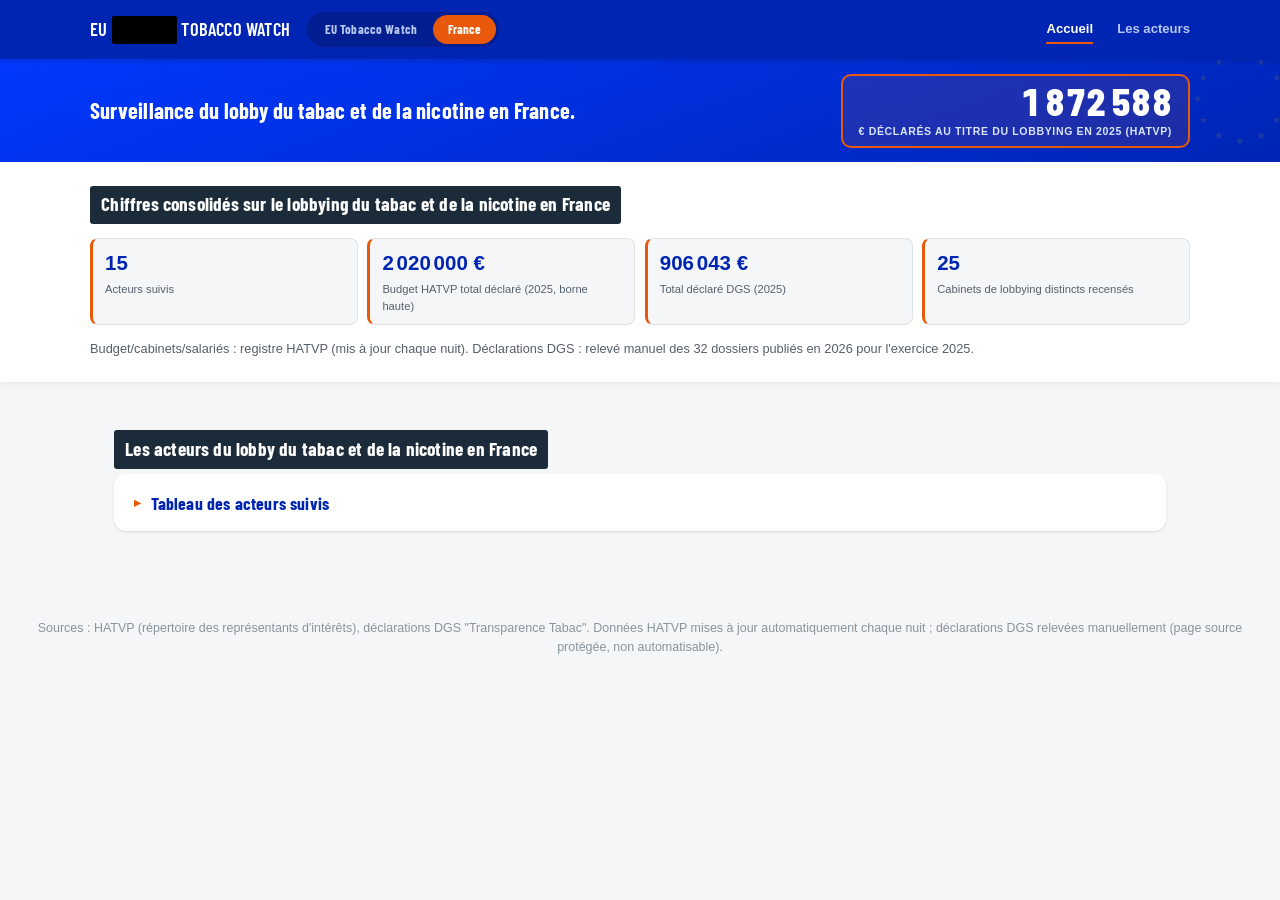
==== france.html @ 11673916 "Ajoute le volet France (onglets EU/France + page acteurs HATVP/DGS) - Barre d'onglets "EU Tobacco Wa" ====
<!doctype html>
<html lang="fr">
<head>
<meta charset="utf-8">
<meta name="viewport" content="width=device-width, initial-scale=1">
<title>France Tobacco Lobby Watch</title>
<link rel="preconnect" href="https://fonts.googleapis.com">
<link rel="preconnect" href="https://fonts.gstatic.com" crossorigin>
<link href="https://fonts.googleapis.com/css2?family=Barlow+Condensed:wght@600;700&display=swap" rel="stylesheet">
<link rel="stylesheet" href="styles.css">
</head>
<body>

<nav class="site-nav" id="top">
  <div class="banner-inner">
    <div class="nav-brand-group">
      <a href="index.html" class="nav-brand">EU <span class="redacted">████</span> TOBACCO WATCH</a>
      <div class="site-tabs">
        <a href="index.html" class="site-tab">EU Tobacco Watch</a>
        <a href="france.html" class="site-tab active">France</a>
      </div>
    </div>
    <div class="nav-links">
      <a href="#top" class="nav-link active">Accueil</a>
      <a href="#acteurs" class="nav-link">Les acteurs</a>
    </div>
  </div>
</nav>

<div class="banner">
  <svg class="banner-watermark" viewBox="0 0 200 200" aria-hidden="true" focusable="false">
    <defs>
      <polygon id="eu-star" points="0,-6 1.4,-1.9 5.7,-1.9 2.3,0.7 3.5,4.9 0,2.3 -3.5,4.9 -2.3,0.7 -5.7,-1.9 -1.4,-1.9" fill="#FFD700"/>
    </defs>
    <use href="#eu-star" transform="translate(100,35)"/>
    <use href="#eu-star" transform="translate(132.5,43.7)"/>
    <use href="#eu-star" transform="translate(156.3,67.5)"/>
    <use href="#eu-star" transform="translate(165,100)"/>
    <use href="#eu-star" transform="translate(156.3,132.5)"/>
    <use href="#eu-star" transform="translate(132.5,156.3)"/>
    <use href="#eu-star" transform="translate(100,165)"/>
    <use href="#eu-star" transform="translate(67.5,156.3)"/>
    <use href="#eu-star" transform="translate(43.7,132.5)"/>
    <use href="#eu-star" transform="translate(35,100)"/>
    <use href="#eu-star" transform="translate(43.7,67.5)"/>
    <use href="#eu-star" transform="translate(67.5,43.7)"/>
  </svg>
  <div class="banner-inner banner-inner-with-counter">
    <div>
      <p class="banner-lead">Surveillance du lobby du tabac et de la nicotine en France.</p>
    </div>
    <div class="banner-counter">
      <div class="banner-counter-value" id="banner-counter-value">0</div>
      <div class="banner-counter-label">€ déclarés au titre du lobbying en 2025 (HATVP)</div>
    </div>
  </div>
</div>

<div class="stats-banner">
  <div class="banner-inner">
    <h2>Chiffres consolidés sur le lobbying du tabac et de la nicotine en France</h2>
    <div class="stats" id="stats"></div>
    <p class="updated-note" id="updated-note"></p>
  </div>
</div>

<main class="page-bands">
  <div class="page-band page-band-grey">
  <div class="page-band-inner">
  <section id="acteurs">
    <h2>Les acteurs du lobby du tabac et de la nicotine en France</h2>

    <div class="card">
      <button class="collapsible-toggle" id="fr-acteurs-toggle" aria-expanded="false">
        <span class="collapsible-icon">▸</span>
        <span class="title-stamp">Tableau des acteurs suivis</span>
      </button>
      <div class="collapsible-body" id="fr-acteurs-body">
        <p class="section-intro">
          15 acteurs suivis : les 19 organisations d'une recherche de référence, ajustées après vérification
          (Fivape et le Collectif des Acteurs de la Cigarette Électronique ne sont qu'une seule et même
          organisation, inscrite sous ce second nom auprès de la HATVP ; l'Association Française des
          Industriels du Tabac — Unifab — a été ajoutée après avoir été repérée dans les déclarations HATVP).
          Budget et cabinets viennent du registre HATVP (exercice 2025) ; la colonne DGS reprend le montant
          total déclaré au titre de la loi Transparence Tabac (détail par poste — salariés, cabinets, avantages —
          disponible au survol). Trié par budget HATVP décroissant.
        </p>
        <div style="overflow: hidden; border-radius: 12px;">
          <table>
            <thead>
              <tr>
                <th>Acteur</th>
                <th>Catégorie</th>
                <th class="num">Budget HATVP 2025</th>
                <th>Cabinets utilisés</th>
                <th class="num">Salariés</th>
                <th class="num">DGS 2025</th>
              </tr>
            </thead>
            <tbody id="fr-acteurs-table-body"></tbody>
          </table>
        </div>
        <div class="fr-notes" id="fr-notes"></div>
      </div>
    </div>
  </section>
  </div>
  </div>
</main>

<footer>
  Sources : HATVP (répertoire des représentants d'intérêts), déclarations DGS "Transparence Tabac".
  Données HATVP mises à jour automatiquement chaque nuit ; déclarations DGS relevées manuellement (page
  source protégée, non automatisable).
</footer>

<script src="common.js"></script>
<script>
const FR_DGS_LEGAL_SCOPE_NOTE =
  "Hors périmètre légal (vapotage)";

function frDgsDisplay(row) {
  if (row.dgs_2025_montant_total) {
    let title = '';
    if (row.dgs_2025_detail) {
      const d = row.dgs_2025_detail;
      const parts = [];
      if (d.montant_employes) parts.push(`salariés : ${formatEuro(d.montant_employes)}`);
      if (d.cabinets && d.cabinets.length) {
        parts.push('cabinets : ' + d.cabinets.map(c => `${c.name} (${formatEuro(c.amount)})`).join(', '));
      }
      if (d.montant_avantages) parts.push(`avantages : ${formatEuro(d.montant_avantages)}`);
      title = parts.join(' · ');
    }
    return `<span title="${title}">${formatEuro(row.dgs_2025_montant_total)}</span>`;
  }
  if (row.categorie === 'Vapotage' || row.acteur === 'Aiduce') {
    return `<span class="muted">${FR_DGS_LEGAL_SCOPE_NOTE}</span>`;
  }
  if (row.acteur.startsWith('Confédération des buralistes') || row.acteur.startsWith('Confederation des buralistes')) {
    return `<span class="muted">Non soumis (statut préposé douane)<sup>4</sup></span>`;
  }
  if (row.acteur.startsWith('Cigusto')) {
    return `<span class="muted">Via un tiers (Coalitio)</span>`;
  }
  return `<span class="muted">Aucune déclaration</span>`;
}

function frBudgetDisplay(row) {
  if (row.acteur.startsWith('Fivape')) {
    return `<span class="muted">Non publié pour 2025<sup>3</sup></span>`;
  }
  if (row.budget_hatvp_bas_2025 == null) {
    return '<span class="muted">—</span>';
  }
  return `${formatEuro(row.budget_hatvp_bas_2025)} – ${formatEuro(row.budget_hatvp_haut_2025)}`;
}

function frNoteMarker(row) {
  if (row.acteur.startsWith('Seita') || row.acteur === 'Logista') return '<sup>1</sup>';
  if (row.acteur.startsWith('Fivape')) return '<sup>2</sup>';
  return '';
}

function renderFrActeursTable(data) {
  const rows = [...data.acteurs].sort((a, b) => {
    const bb = b.budget_hatvp_haut_2025 ?? -1;
    const ab = a.budget_hatvp_haut_2025 ?? -1;
    return bb - ab;
  });

  document.getElementById('fr-acteurs-table-body').innerHTML = rows.map(row => `
    <tr>
      <td data-label="Acteur">${row.acteur}${frNoteMarker(row)}</td>
      <td data-label="Catégorie">${row.categorie}</td>
      <td class="num" data-label="Budget HATVP 2025">${frBudgetDisplay(row)}</td>
      <td data-label="Cabinets utilisés">${row.nb_cabinets_hatvp ? `${row.cabinets_hatvp.join(', ')} (${row.nb_cabinets_hatvp})` : '<span class="muted">—</span>'}</td>
      <td class="num" data-label="Salariés">${row.nb_salaries_hatvp_2025 ?? '<span class="muted">—</span>'}</td>
      <td class="num" data-label="DGS 2025">${frDgsDisplay(row)}</td>
    </tr>
  `).join('');

  const notesHtml = `
    <p><sup>1</sup> Seita et Logista déclarent sur un exercice HATVP octobre-septembre (pas l'année civile) :
    le budget/nombre de salariés affiché ici peut différer légèrement de versions antérieures de ce tableau
    selon la date d'extraction — le nombre d'actions et les cabinets utilisés restent, eux, cohérents.</p>
    <p><sup>2</sup> Fivape est inscrite à la HATVP sous le nom "Collectif des Acteurs de la Cigarette
    Électronique" (CACE) — même organisation, un seul identifiant. Son exercice 2025 n'était pas encore publié
    au moment de cette extraction (pas un budget déclaré à zéro, une donnée pas encore disponible) ; son
    dernier exercice publié (2024) indique 0,5 ETP et un budget de 100 000 – 200 000 €.</p>
    <p><sup>3</sup> Le budget HATVP 2025 de Fivape n'est pas encore publié (voir note 2) — pas un montant nul.</p>
    <p><sup>4</sup> Les buralistes ont un statut de "préposés de l'administration des douanes" sous contrat de
    gérance (article 568 du code général des impôts, arrêté du 8 juillet 2010), juridiquement distinct de la
    catégorie "distributeurs" visée par l'article L.3512-7 du code de la santé publique (déclarations DGS). Un
    rapport 2025 d'ACT-Alliance contre le tabac demande d'ailleurs explicitement d'étendre aux buralistes les
    obligations "déjà imposées à l'industrie du tabac au titre de l'article L.3512-7" — confirmant qu'ils n'y
    sont pas actuellement soumis. Cette explication reste une déduction raisonnable : aucune position
    officielle explicite de la DGS ou de la HATVP établissant ce lien n'a été trouvée.</p>
    <p>Les acteurs "Vapotage" et Aiduce n'apparaissent pas dans les déclarations DGS 2025 : l'article L.3512-7
    vise explicitement les "fabricants, importateurs et distributeurs de produits du tabac", sans mention de la
    cigarette électronique, régie par un cadre distinct en droit français — ils sont donc hors du périmètre
    légal de cette déclaration, pas des organisations qui auraient omis de déclarer.</p>
  `;
  document.getElementById('fr-notes').innerHTML = notesHtml;
}

function renderFrStats(data) {
  const rows = data.acteurs;
  const withBudget = rows.filter(r => !(r.budget_hatvp_bas_2025 === 0 && r.budget_hatvp_haut_2025 === 0));
  const totalBudgetHaut = withBudget.reduce((sum, r) => sum + (r.budget_hatvp_haut_2025 || 0), 0);
  const totalDgs = rows.reduce((sum, r) => sum + (r.dgs_2025_montant_total || 0), 0);
  const cabinetsSet = new Set();
  rows.forEach(r => (r.cabinets_hatvp || []).forEach(c => cabinetsSet.add(c)));

  const tiles = [
    { value: rows.length, label: 'Acteurs suivis' },
    { value: formatEuro(totalBudgetHaut), label: 'Budget HATVP total déclaré (2025, borne haute)' },
    { value: formatEuro(totalDgs), label: 'Total déclaré DGS (2025)' },
    { value: cabinetsSet.size, label: 'Cabinets de lobbying distincts recensés' },
  ];
  document.getElementById('stats').innerHTML = tiles.map(t => `
    <div class="stat-tile">
      <div class="value">${t.value}</div>
      <div class="label">${t.label}</div>
    </div>
  `).join('');

  animateCounter(document.getElementById('banner-counter-value'), totalBudgetHaut, 1800);
}

(async function init() {
  setupCollapsible('fr-acteurs-toggle', 'fr-acteurs-body');

  try {
    const res = await fetch('data/fr_summary_table.json', { cache: 'no-cache' });
    const data = await res.json();
    renderFrStats(data);
    renderFrActeursTable(data);
    document.getElementById('updated-note').textContent =
      'Budget/cabinets/salariés : registre HATVP (mis à jour chaque nuit). Déclarations DGS : relevé manuel des 32 dossiers publiés en 2026 pour l\'exercice 2025.';
  } catch (err) {
    document.getElementById('fr-acteurs-table-body').innerHTML =
      `<tr><td colspan="6">Erreur de chargement des données : ${err.message}</td></tr>`;
  }
})();
</script>

</body>
</html>
---- styles.css ----
:root {
  --blue: #0038FF;
  --blue-dark: #0025b3;
  --orange: #e8590c;
  --orange-light: #ff8a3d;
  --grey-bg: #f4f6f8;
  --grey-border: #dde3e8;
  --text: #1c2b39;
  --muted: #55606b;
  --font-heading: "Barlow Condensed", "Segoe UI", Roboto, Helvetica, Arial, sans-serif;
}
* { box-sizing: border-box; }
html { scroll-behavior: smooth; }
body {
  margin: 0;
  font-family: "Segoe UI", Roboto, Helvetica, Arial, sans-serif;
  background: var(--grey-bg);
  color: var(--text);
  line-height: 1.5;
}

/* ---------- Menu de navigation ---------- */
.site-nav {
  background: var(--blue-dark);
  padding: 0.75rem 1.5rem;
  position: sticky;
  top: 0;
  z-index: 100;
  box-shadow: 0 2px 6px rgba(16, 24, 40, 0.2);
}
.site-nav .banner-inner {
  display: flex;
  align-items: center;
  justify-content: space-between;
  gap: 1rem;
  flex-wrap: wrap;
}
.nav-brand-group {
  display: flex;
  align-items: center;
  gap: 1.1rem;
  flex-wrap: wrap;
}
.nav-brand {
  font-family: var(--font-heading);
  font-weight: 600;
  font-size: 1.15rem;
  letter-spacing: 0.01em;
  color: #fff;
  text-decoration: none;
  white-space: nowrap;
}
.site-tabs {
  display: flex;
  gap: 2px;
  background: rgba(0, 0, 0, 0.2);
  border-radius: 999px;
  padding: 3px;
  flex: 0 0 auto;
}
.site-tab {
  padding: 0.32rem 0.9rem;
  border-radius: 999px;
  font-family: var(--font-heading);
  font-size: 0.8rem;
  font-weight: 700;
  letter-spacing: 0.01em;
  color: #b9c8f2;
  text-decoration: none;
  white-space: nowrap;
  transition: background 0.15s ease, color 0.15s ease;
}
.site-tab:hover { color: #fff; }
.site-tab.active {
  background: var(--orange);
  color: #fff;
}
.nav-links {
  display: flex;
  gap: 1.5rem;
  flex-wrap: wrap;
}
.nav-link {
  color: #b9c8f2;
  text-decoration: none;
  font-size: 0.82rem;
  font-weight: 700;
  padding: 0.2rem 0;
  border-bottom: 2px solid transparent;
}
.nav-link:hover { color: #fff; }
.nav-link.active { color: #fff; border-bottom-color: var(--orange); }

/* ---------- Bannière principale ---------- */
.banner {
  background: linear-gradient(160deg, var(--blue), var(--blue-dark));
  color: #fff;
  padding: 0.9rem 1.5rem 0.85rem;
  position: relative;
  overflow: hidden;
}
.banner-watermark {
  position: absolute;
  top: -25px;
  right: -25px;
  width: 130px;
  height: 130px;
  opacity: 0.12;
  pointer-events: none;
}
.banner-inner {
  max-width: 1100px;
  margin: 0 auto;
  position: relative;
  z-index: 1;
}
.banner h1 {
  margin: 0 0 0.15rem;
  font-size: clamp(1.05rem, 1.6vw, 1.3rem);
  font-family: var(--font-heading);
  font-weight: 700;
  letter-spacing: -0.01em;
}
.redacted {
  display: inline-block;
  background: #000;
  color: #000;
  padding: 0 0.35em;
  border-radius: 2px;
  user-select: none;
}
.banner-lead {
  margin: 0;
  font-family: var(--font-heading);
  font-size: clamp(1.15rem, 1.9vw, 1.4rem);
  font-weight: 700;
  letter-spacing: 0.01em;
  color: #fff;
}
.banner-inner-with-counter {
  display: flex;
  justify-content: space-between;
  align-items: center;
  gap: 1.5rem;
  flex-wrap: wrap;
}
.banner-counter {
  flex: 0 0 auto;
  text-align: right;
  border: 2px solid var(--orange);
  border-radius: 10px;
  padding: 0.4rem 1rem;
  background: rgba(232, 89, 12, 0.12);
}
.banner-counter-value {
  font-family: var(--font-heading);
  font-weight: 800;
  font-size: clamp(1.6rem, 4vw, 2.4rem);
  line-height: 1;
  letter-spacing: 0.01em;
  color: #fff;
  font-variant-numeric: tabular-nums;
}
.banner-counter-label {
  margin-top: 0.2rem;
  font-size: 0.66rem;
  font-weight: 700;
  color: #dbe4ff;
  text-transform: uppercase;
  letter-spacing: 0.06em;
}
@media (max-width: 720px) {
  .banner-inner-with-counter {
    justify-content: center;
    text-align: center;
  }
  .banner-counter {
    text-align: center;
  }
}

/* ---------- Bandeau chiffres agrégés ---------- */
.stats-banner {
  background: #fff;
  padding: 1.5rem;
  box-shadow: 0 2px 6px rgba(16, 24, 40, 0.06);
}
.stats-banner h2 {
  display: inline-block;
  font-family: var(--font-heading);
  font-size: 1.2rem;
  font-weight: 700;
  letter-spacing: 0.01em;
  color: #fff;
  background: var(--text);
  padding: 0.3rem 0.7rem;
  border-radius: 3px;
  margin: 0 0 0.85rem;
}
.stats {
  display: grid;
  grid-template-columns: repeat(auto-fit, minmax(135px, 1fr));
  gap: 0.6rem;
}
.stat-tile {
  background: var(--grey-bg);
  border: 1px solid var(--grey-border);
  border-left: 3px solid var(--orange);
  border-radius: 8px;
  padding: 0.6rem 0.75rem;
}
.stat-tile .value {
  font-size: clamp(1.05rem, 1.6vw, 1.3rem);
  font-weight: 800;
  color: var(--blue-dark);
}
.stat-tile .label {
  font-size: 0.7rem;
  color: var(--muted);
  margin-top: 0.15rem;
}
a.stat-tile-link {
  display: block;
  text-decoration: none;
  color: inherit;
  cursor: pointer;
  transition: transform 0.15s ease, box-shadow 0.15s ease, border-color 0.15s ease;
}
a.stat-tile-link:hover,
a.stat-tile-link:focus-visible {
  border-color: var(--blue);
  box-shadow: 0 3px 10px rgba(16, 24, 40, 0.12);
  transform: translateY(-2px);
}
.updated-note {
  margin: 0.85rem 0 0;
  font-size: 0.8rem;
  color: var(--muted);
}

/* ---------- Sections générales ---------- */
main {
  max-width: 1100px;
  margin: 0 auto;
  padding: 0 1.5rem;
}
main.page-bands {
  max-width: none;
  margin: 0;
  padding: 0;
}
.page-band-inner {
  max-width: 1100px;
  margin: 0 auto;
  padding: 0 1.5rem;
}
.page-band-grey { background: var(--grey-bg); }
.page-band-white {
  background: #fff;
  padding-top: 2rem;
  box-shadow: 0 1px 3px rgba(16, 24, 40, 0.08), 0 1px 2px rgba(16, 24, 40, 0.06);
}
.page-band-white .page-band-inner > section {
  margin-top: 0;
}
section {
  margin: 3rem 0;
}
section[id] {
  scroll-margin-top: 60px;
}
section h2 {
  display: inline-block;
  font-family: var(--font-heading);
  font-size: 1.2rem;
  font-weight: 700;
  letter-spacing: 0.01em;
  color: #fff;
  background: var(--text);
  padding: 0.3rem 0.7rem;
  border-radius: 3px;
  margin: 0 0 0.35rem;
}
.title-stamp {
  display: inline-block;
  font-family: var(--font-heading);
  font-weight: 700;
  font-size: 1.1rem;
  letter-spacing: 0.01em;
  color: var(--blue-dark);
}
section .section-intro {
  margin: 0 0 1.5rem;
  color: var(--muted);
  font-size: 0.85rem;
}
.card {
  background: #fff;
  border-radius: 12px;
  box-shadow: 0 1px 3px rgba(16, 24, 40, 0.08), 0 1px 2px rgba(16, 24, 40, 0.06);
}

/* ---------- Sections dépliables ---------- */
.collapsible-toggle {
  display: flex;
  align-items: center;
  gap: 0.6rem;
  width: 100%;
  background: none;
  border: none;
  text-align: left;
  padding: 1.1rem 1.25rem;
  font-size: 1rem;
  font-weight: 700;
  color: var(--blue-dark);
  cursor: pointer;
  border-radius: 12px;
  transition: background 0.15s ease;
}
.collapsible-toggle:hover { background: #f4f7ff; }
.collapsible-icon {
  display: inline-block;
  transition: transform 0.15s ease;
  font-size: 0.8rem;
  color: var(--orange);
  flex: 0 0 auto;
}
.collapsible-toggle[aria-expanded="true"] .collapsible-icon { transform: rotate(90deg); }
.collapsible-body { display: none; padding: 0 1.25rem 1.25rem; }
.collapsible-body.open { display: block; }

/* ---------- Dernières réunions ---------- */
.meetings-list {
  display: flex;
  flex-direction: column;
  gap: 0.75rem;
}
.meeting-item {
  display: grid;
  grid-template-columns: 110px 1fr;
  align-items: center;
  gap: 1rem;
  padding: 1rem 1.25rem;
  cursor: pointer;
  border-radius: 8px;
  transition: background 0.15s ease;
}
.meeting-item:hover {
  background: #f4f7ff;
}
.meeting-date {
  font-weight: 700;
  color: var(--blue-dark);
  font-size: 0.85rem;
  white-space: nowrap;
}
.meeting-org {
  font-weight: 600;
  color: var(--text);
  font-size: 0.92rem;
}
.meeting-detail {
  display: none;
  padding: 1rem 1.5rem 1.25rem;
  margin: 0 0.25rem 0.25rem;
  background: #f9fbfc;
  border-radius: 8px;
  font-size: 0.82rem;
}
.meeting-detail.open { display: block; }
.meeting-detail .detail-grid { margin-bottom: 0.4rem; }

/* ---------- Tableaux ---------- */
table {
  width: 100%;
  border-collapse: collapse;
}
thead th {
  background: var(--blue);
  color: #fff;
  text-align: left;
  padding: 0.85rem 1rem;
  font-size: 0.75rem;
  font-weight: 700;
  white-space: nowrap;
}
thead th:first-child { border-top-left-radius: 12px; }
thead th:last-child { border-top-right-radius: 12px; }
thead th.num, td.num { text-align: right; }
tbody tr.org-row {
  cursor: pointer;
  border-top: 1px solid var(--grey-border);
  transition: background 0.15s ease;
}
tbody tr.org-row:hover {
  background: #f4f7ff;
}
tbody td {
  padding: 0.85rem 1rem;
  font-size: 0.85rem;
  vertical-align: top;
}
tbody tr.org-row td:first-child {
  font-weight: 700;
  color: var(--blue-dark);
}
tbody tr:not(.org-row) td:first-child {
  font-weight: 700;
  color: var(--blue-dark);
}
.unregistered-badge {
  display: inline-block;
  font-size: 0.72rem;
  padding: 0.15rem 0.5rem;
  border-radius: 10px;
  background: #fdece3;
  color: #b6410a;
  font-weight: 600;
  margin-left: 0.35rem;
}
.muted { color: #8a949c; font-style: italic; }
tr.detail-row { display: none; }
tr.detail-row.open { display: table-row; }
tr.detail-row td {
  background: #f9fbfc;
  padding: 1.5rem 1.75rem;
  border-top: 1px dashed var(--grey-border);
}
.detail-grid {
  display: grid;
  grid-template-columns: repeat(auto-fit, minmax(220px, 1fr));
  gap: 1rem 2rem;
  font-size: 0.83rem;
}
.detail-grid dt { color: var(--muted); font-weight: 700; margin-bottom: 0.25rem; }
.detail-grid dd { margin: 0 0 0.9rem; }
.intermediaries-list {
  margin: 0.3rem 0 0;
  padding-left: 1.1rem;
}
a.register-link {
  display: inline-block;
  margin-top: 0.75rem;
  color: var(--orange);
  font-weight: 700;
  text-decoration: none;
  font-size: 0.82rem;
}
a.register-link:hover { text-decoration: underline; }

tr.extra-row { display: none; }
tbody.show-all tr.extra-row.org-row { display: table-row; }
tbody.show-all tr.extra-row.detail-row.open { display: table-row; }

.meeting-item.extra-row, .meeting-detail.extra-row { display: none; }
.meetings-list.show-all .meeting-item.extra-row { display: grid; }
.meetings-list.show-all .meeting-detail.extra-row.open { display: block; }

.table-toggle-wrapper {
  text-align: center;
  margin-top: 1.5rem;
}
.toggle-btn {
  background: var(--blue);
  color: #fff;
  border: none;
  border-radius: 8px;
  padding: 0.6rem 1.3rem;
  font-size: 0.85rem;
  font-weight: 700;
  cursor: pointer;
  transition: background 0.15s ease;
}
.toggle-btn:hover { background: var(--blue-dark); }

/* ---------- Graphiques (section Statistiques) ---------- */
.chart-wrapper {
  padding: 1.5rem;
  overflow-x: auto;
}
.chart-svg-container {
  min-width: 560px;
}
.chart-axis-label {
  font-size: 0.68rem;
  fill: var(--muted);
  font-family: "Segoe UI", Roboto, Helvetica, Arial, sans-serif;
}
.chart-legend {
  display: flex;
  flex-wrap: wrap;
  gap: 0.5rem 1.25rem;
  margin-top: 1rem;
  font-size: 0.78rem;
  color: var(--muted);
}
.chart-legend-item {
  display: inline-flex;
  align-items: center;
  gap: 0.4rem;
}
.chart-legend-dot {
  width: 10px;
  height: 10px;
  border-radius: 50%;
  display: inline-block;
  flex: 0 0 auto;
}
.chart-legend-dash {
  width: 16px;
  height: 0;
  border-top: 3px dashed;
  display: inline-block;
  flex: 0 0 auto;
}
.chart-legend-line {
  width: 16px;
  height: 2px;
  background: var(--muted);
  display: inline-block;
  flex: 0 0 auto;
}
/* ---------- Graphe reseau (section Liens) ---------- */
.graph-wrapper {
  border-radius: 12px;
  background: var(--grey-bg);
  overflow: hidden;
  touch-action: none;
}
.graph-wrapper svg {
  display: block;
  width: 100%;
  height: clamp(420px, 75vh, 680px);
  cursor: grab;
}
.graph-wrapper svg:active { cursor: grabbing; }
.org-link-line {
  stroke: rgba(85, 96, 107, 0.4);
  stroke-width: 1.5;
  transition: stroke-opacity 0.15s ease, stroke-width 0.15s ease;
}
.org-link-line.dashed { stroke-dasharray: 5 4; }
.org-link-line.dimmed { stroke-opacity: 0.06; }
.org-link-line.active { stroke: var(--blue-dark); stroke-width: 2.5; stroke-opacity: 1; }
.org-node-circle, .org-node-square {
  stroke: #fff;
  stroke-width: 1.5;
  cursor: pointer;
  transition: opacity 0.15s ease;
}
.org-node-circle.dimmed, .org-node-square.dimmed { opacity: 0.15; }
.org-node-circle.active, .org-node-square.active { stroke: var(--text); stroke-width: 2.5; }
.org-node-label {
  font-family: "Segoe UI", Roboto, Helvetica, Arial, sans-serif;
  fill: var(--text);
  pointer-events: none;
  transition: opacity 0.15s ease;
}
.org-node-label.dimmed { opacity: 0.12; }
.org-links-filters {
  display: flex;
  flex-direction: column;
  gap: 0.5rem;
  margin-top: 1.1rem;
  padding: 0.9rem 1rem;
  background: var(--grey-bg);
  border-radius: 8px;
}
.org-links-filter-item {
  display: flex;
  align-items: center;
  gap: 0.55rem;
  font-size: 0.82rem;
  color: var(--text);
  cursor: pointer;
  user-select: none;
}
.org-links-filter-item input[type="checkbox"] {
  accent-color: var(--blue);
  width: 15px;
  height: 15px;
  flex: 0 0 auto;
  cursor: pointer;
}
.org-links-filter-swatch {
  width: 11px;
  height: 11px;
  flex: 0 0 auto;
  display: inline-block;
}
.org-links-filter-swatch.circle { border-radius: 50%; }
.org-links-filter-swatch.square { border-radius: 2px; }
.org-links-filter-count {
  color: var(--muted);
  font-size: 0.76rem;
}
.fr-notes {
  margin-top: 1.25rem;
  padding: 1rem 1.25rem;
  background: #fff7e6;
  border: 1px solid #f0d68a;
  border-radius: 8px;
  font-size: 0.8rem;
  color: #6b5217;
}
.fr-notes p { margin: 0 0 0.6rem; }
.fr-notes p:last-child { margin-bottom: 0; }
.fr-notes sup { font-weight: 700; margin-right: 0.1rem; }
table sup { font-weight: 700; color: var(--orange); margin-left: 0.1rem; }

.org-links-detail {
  margin-top: 1rem;
  padding: 1rem 1.25rem;
  background: #f9fbfc;
  border-radius: 8px;
  font-size: 0.85rem;
  display: none;
}
.org-links-detail.open { display: block; }
.org-links-detail h4 {
  margin: 0 0 0.5rem;
  font-size: 0.95rem;
  color: var(--blue-dark);
}
.org-links-detail ul { margin: 0; padding-left: 1.1rem; }
.org-links-detail li { margin-bottom: 0.4rem; }
.link-source-badge {
  display: inline-block;
  font-size: 0.68rem;
  font-weight: 700;
  padding: 0.05rem 0.4rem;
  border-radius: 8px;
  margin-left: 0.4rem;
  white-space: nowrap;
}
.link-source-badge.registre { background: #e1e9ff; color: var(--blue-dark); }
.link-source-badge.externe { background: #fdece3; color: #b6410a; }

/* ---------- Colonnes eurodéputés (accueil) ---------- */
.meps-columns {
  display: grid;
  grid-template-columns: 1.3fr 1fr;
  gap: 1.5rem;
  align-items: start;
}
.pie-chart-label {
  margin: 0 0 0.75rem;
  font-size: 0.85rem;
  font-weight: 700;
  color: var(--blue-dark);
}

footer {
  text-align: center;
  font-size: 0.78rem;
  color: #8a949c;
  padding: 2.5rem 1.5rem 3rem;
}

@media (max-width: 720px) {
  section[id] {
    scroll-margin-top: 150px;
  }
  .meps-columns {
    grid-template-columns: 1fr;
  }
  .meeting-item {
    grid-template-columns: 1fr;
    gap: 0.4rem;
  }
  thead { display: none; }
  table, tbody, tr, td { display: block; width: 100%; }
  tbody tr:not(.detail-row) {
    border: 1px solid var(--grey-border);
    border-radius: 8px;
    margin-bottom: 0.75rem;
    padding: 0.4rem 0.2rem;
  }
  tbody td {
    display: flex;
    justify-content: space-between;
    gap: 1rem;
    padding: 0.4rem 0.9rem;
  }
  tbody td.num { text-align: right; }
  tbody td::before {
    content: attr(data-label);
    font-weight: 600;
    color: var(--muted);
    flex: 0 0 auto;
  }
  tbody td:first-child::before { content: ""; }
  tr.detail-row.open td { display: block; }
  tr.detail-row.open td::before { content: none; }
}
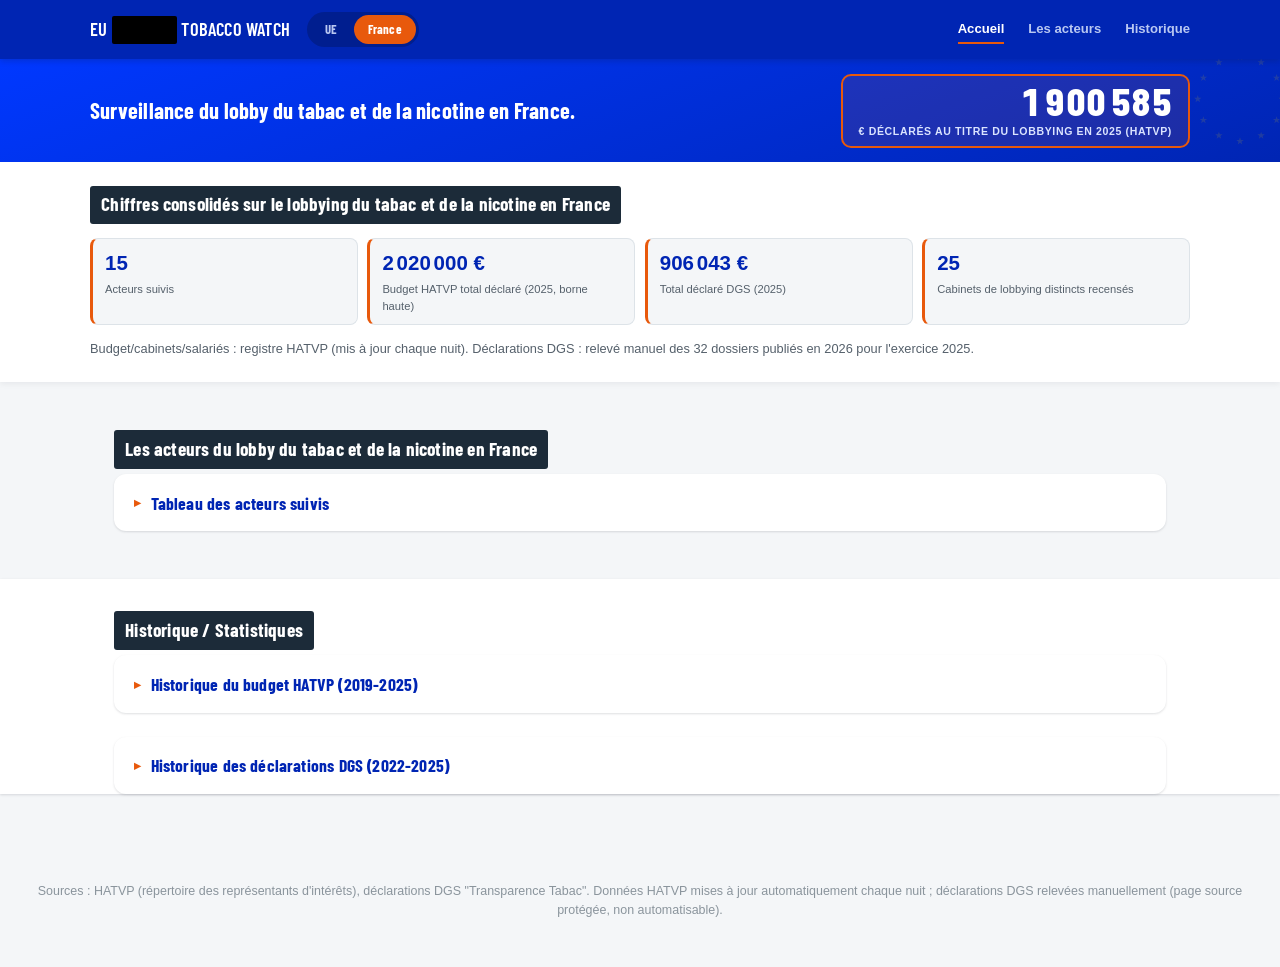
==== commit 09bdc7d4: "Historique HATVP/DGS (2019-2025) + ligne Total + onglet UE Generalise le parseur DGS 2022/2023 (44+3" ====
--- a/france.html
+++ b/france.html
@@ -16,13 +16,14 @@
     <div class="nav-brand-group">
       <a href="index.html" class="nav-brand">EU <span class="redacted">████</span> TOBACCO WATCH</a>
       <div class="site-tabs">
-        <a href="index.html" class="site-tab">EU Tobacco Watch</a>
+        <a href="index.html" class="site-tab">UE</a>
         <a href="france.html" class="site-tab active">France</a>
       </div>
     </div>
     <div class="nav-links">
       <a href="#top" class="nav-link active">Accueil</a>
       <a href="#acteurs" class="nav-link">Les acteurs</a>
+      <a href="#historique" class="nav-link">Historique</a>
     </div>
   </div>
 </nav>
@@ -106,6 +107,49 @@
   </section>
   </div>
   </div>
+
+  <div class="page-band page-band-white">
+  <div class="page-band-inner">
+  <section id="historique">
+    <h2>Historique / Statistiques</h2>
+
+    <div class="card">
+      <button class="collapsible-toggle" id="fr-hatvp-history-toggle" aria-expanded="false">
+        <span class="collapsible-icon">▸</span>
+        <span class="title-stamp">Historique du budget HATVP (2019-2025)</span>
+      </button>
+      <div class="collapsible-body" id="fr-hatvp-history-body">
+        <p class="section-intro">
+          Budget annuel déclaré (borne haute de la fourchette HATVP) pour 7 acteurs suivis depuis 2019, plus le
+          total de ces 7 acteurs. Les exercices pas encore publiés au moment de l'extraction sont omis (pas
+          affichés comme un budget nul).
+        </p>
+        <div class="chart-wrapper">
+          <div id="fr-hatvp-history-chart"></div>
+        </div>
+      </div>
+    </div>
+
+    <div class="card" style="margin-top: 1.5rem;">
+      <button class="collapsible-toggle" id="fr-dgs-history-toggle" aria-expanded="false">
+        <span class="collapsible-icon">▸</span>
+        <span class="title-stamp">Historique des déclarations DGS (2022-2025)</span>
+      </button>
+      <div class="collapsible-body" id="fr-dgs-history-body">
+        <p class="section-intro">
+          Total déclaré au titre de la loi Transparence Tabac (salariés + cabinets + avantages) pour les mêmes 7
+          acteurs, plus leur total. La Confédération des buralistes n'apparaît sur aucune des 4 années (cohérent
+          avec l'absence de déclaration DGS déjà documentée dans le tableau des acteurs, note<sup>4</sup>).
+        </p>
+        <div class="chart-wrapper">
+          <div id="fr-dgs-history-chart"></div>
+        </div>
+        <div class="fr-notes" id="fr-dgs-history-notes"></div>
+      </div>
+    </div>
+  </section>
+  </div>
+  </div>
 </main>
 
 <footer>
@@ -162,6 +206,42 @@
   return '';
 }
 
+let FR_HATVP_HISTORY = null;
+
+function frHistoryContent(acteurName) {
+  const entry = FR_HATVP_HISTORY && FR_HATVP_HISTORY.organisations[acteurName];
+  const byYear = entry && entry.budget_by_year;
+  if (!byYear || !Object.keys(byYear).length) {
+    return '<p class="muted">Historique HATVP non disponible pour cet acteur.</p>';
+  }
+  const years = Object.keys(byYear).map(Number).sort((a, b) => a - b);
+  const items = years.map((year, i) => {
+    const value = byYear[year];
+    let delta = '';
+    if (i > 0) {
+      const prev = byYear[years[i - 1]];
+      if (typeof prev === 'number' && prev > 0) {
+        const pct = Math.round(((value - prev) / prev) * 100);
+        const arrow = pct > 0 ? '▲' : (pct < 0 ? '▼' : '=');
+        delta = ` <span class="fr-history-delta">(${arrow} ${pct > 0 ? '+' : ''}${pct}% vs ${years[i - 1]})</span>`;
+      }
+    }
+    return `<span class="fr-history-year"><strong>${year}</strong> : ${formatEuro(value)}${delta}</span>`;
+  });
+  return `<p class="fr-history-years">Budget HATVP (borne haute) par exercice : ${items.join(' · ')}</p>`;
+}
+
+function computeFrTotals(rows) {
+  const withBudget = rows.filter(r => !(r.budget_hatvp_bas_2025 === 0 && r.budget_hatvp_haut_2025 === 0));
+  const totalBudgetBas = withBudget.reduce((sum, r) => sum + (r.budget_hatvp_bas_2025 || 0), 0);
+  const totalBudgetHaut = withBudget.reduce((sum, r) => sum + (r.budget_hatvp_haut_2025 || 0), 0);
+  const totalSalaries = rows.reduce((sum, r) => sum + (r.nb_salaries_hatvp_2025 || 0), 0);
+  const totalDgs = rows.reduce((sum, r) => sum + (r.dgs_2025_montant_total || 0), 0);
+  const cabinetsSet = new Set();
+  rows.forEach(r => (r.cabinets_hatvp || []).forEach(c => cabinetsSet.add(c)));
+  return { totalBudgetBas, totalBudgetHaut, totalSalaries, totalDgs, cabinetsCount: cabinetsSet.size };
+}
+
 function renderFrActeursTable(data) {
   const rows = [...data.acteurs].sort((a, b) => {
     const bb = b.budget_hatvp_haut_2025 ?? -1;
@@ -169,16 +249,48 @@
     return bb - ab;
   });
 
-  document.getElementById('fr-acteurs-table-body').innerHTML = rows.map(row => `
+  const totals = computeFrTotals(rows);
+  const totalRowHtml = `
+    <tr class="fr-total-row">
+      <td data-label="Acteur"><strong>Total (${rows.length} acteurs)</strong></td>
+      <td data-label="Catégorie">—</td>
+      <td class="num" data-label="Budget HATVP 2025"><strong>${formatEuro(totals.totalBudgetBas)} – ${formatEuro(totals.totalBudgetHaut)}</strong></td>
+      <td data-label="Cabinets utilisés"><strong>${totals.cabinetsCount} cabinets distincts</strong></td>
+      <td class="num" data-label="Salariés"><strong>${totals.totalSalaries}</strong></td>
+      <td class="num" data-label="DGS 2025"><strong>${formatEuro(totals.totalDgs)}</strong></td>
+    </tr>
+  `;
+
+  document.getElementById('fr-acteurs-table-body').innerHTML = totalRowHtml + rows.map((row, i) => `
     <tr>
-      <td data-label="Acteur">${row.acteur}${frNoteMarker(row)}</td>
+      <td data-label="Acteur">
+        <button class="fr-history-toggle" data-idx="${i}" aria-expanded="false" aria-label="Voir l'historique">▸ Historique</button>
+        ${row.acteur}${frNoteMarker(row)}
+      </td>
       <td data-label="Catégorie">${row.categorie}</td>
       <td class="num" data-label="Budget HATVP 2025">${frBudgetDisplay(row)}</td>
       <td data-label="Cabinets utilisés">${row.nb_cabinets_hatvp ? `${row.cabinets_hatvp.join(', ')} (${row.nb_cabinets_hatvp})` : '<span class="muted">—</span>'}</td>
       <td class="num" data-label="Salariés">${row.nb_salaries_hatvp_2025 ?? '<span class="muted">—</span>'}</td>
       <td class="num" data-label="DGS 2025">${frDgsDisplay(row)}</td>
     </tr>
+    <tr class="fr-history-row" id="fr-history-row-${i}" style="display:none">
+      <td colspan="6">${frHistoryContent(row.acteur)}</td>
+    </tr>
   `).join('');
+
+  const tbody = document.getElementById('fr-acteurs-table-body');
+  if (!tbody.dataset.historyBound) {
+    tbody.addEventListener('click', (e) => {
+      const btn = e.target.closest('.fr-history-toggle');
+      if (!btn) return;
+      const detailRow = document.getElementById(`fr-history-row-${btn.dataset.idx}`);
+      const isOpen = detailRow.style.display !== 'none';
+      detailRow.style.display = isOpen ? 'none' : 'table-row';
+      btn.textContent = isOpen ? '▸ Historique' : '▾ Historique';
+      btn.setAttribute('aria-expanded', isOpen ? 'false' : 'true');
+    });
+    tbody.dataset.historyBound = 'true';
+  }
 
   const notesHtml = `
     <p><sup>1</sup> Seita et Logista déclarent sur un exercice HATVP octobre-septembre (pas l'année civile) :
@@ -206,17 +318,13 @@
 
 function renderFrStats(data) {
   const rows = data.acteurs;
-  const withBudget = rows.filter(r => !(r.budget_hatvp_bas_2025 === 0 && r.budget_hatvp_haut_2025 === 0));
-  const totalBudgetHaut = withBudget.reduce((sum, r) => sum + (r.budget_hatvp_haut_2025 || 0), 0);
-  const totalDgs = rows.reduce((sum, r) => sum + (r.dgs_2025_montant_total || 0), 0);
-  const cabinetsSet = new Set();
-  rows.forEach(r => (r.cabinets_hatvp || []).forEach(c => cabinetsSet.add(c)));
+  const totals = computeFrTotals(rows);
 
   const tiles = [
     { value: rows.length, label: 'Acteurs suivis' },
-    { value: formatEuro(totalBudgetHaut), label: 'Budget HATVP total déclaré (2025, borne haute)' },
-    { value: formatEuro(totalDgs), label: 'Total déclaré DGS (2025)' },
-    { value: cabinetsSet.size, label: 'Cabinets de lobbying distincts recensés' },
+    { value: formatEuro(totals.totalBudgetHaut), label: 'Budget HATVP total déclaré (2025, borne haute)' },
+    { value: formatEuro(totals.totalDgs), label: 'Total déclaré DGS (2025)' },
+    { value: totals.cabinetsCount, label: 'Cabinets de lobbying distincts recensés' },
   ];
   document.getElementById('stats').innerHTML = tiles.map(t => `
     <div class="stat-tile">
@@ -225,11 +333,180 @@
     </div>
   `).join('');
 
-  animateCounter(document.getElementById('banner-counter-value'), totalBudgetHaut, 1800);
+  animateCounter(document.getElementById('banner-counter-value'), totals.totalBudgetHaut, 1800);
+}
+
+/* ---------- Historique / Statistiques (courbes HATVP et DGS) ---------- */
+
+const FR_HISTORY_ORGS = [
+  { name: 'Philip Morris International (PMI)', color: '#0038FF' },
+  { name: 'British American Tobacco (BAT)', color: '#e8590c' },
+  { name: 'JT International (JTI)', color: '#7c3aed' },
+  { name: 'Seita (Imperial Brands)', color: '#10b981' },
+  { name: 'Confederation des buralistes', color: '#d63384' },
+  { name: 'Federation des fabricants de cigares', color: '#f59e0b' },
+  { name: 'Association des fournisseurs de tabac a fumer (AFTF)', color: '#0d9488' },
+];
+
+function niceCeil(value) {
+  if (value <= 0) return 1;
+  const exponent = Math.floor(Math.log10(value));
+  const base = Math.pow(10, exponent);
+  const fraction = value / base;
+  const niceFractions = [1, 1.5, 2, 2.5, 3, 4, 5, 6, 8, 10];
+  const niceFraction = niceFractions.find(f => f >= fraction) || 10;
+  return niceFraction * base;
+}
+
+function formatCompactEuro(value) {
+  if (value >= 1e6) return `${(value / 1e6).toFixed(1)}M€`;
+  return `${Math.round(value / 1000)}k€`;
+}
+
+function renderHistoryLineChart(containerId, series, totalSeries) {
+  const container = document.getElementById(containerId);
+  const allSeries = totalSeries ? series.concat([totalSeries]) : series;
+  const yearsSet = new Set();
+  allSeries.forEach(s => Object.keys(s.byYear).forEach(y => yearsSet.add(y)));
+  const years = Array.from(yearsSet).sort((a, b) => Number(a) - Number(b));
+
+  if (!years.length) {
+    container.innerHTML = '<p class="muted">Aucune donnée disponible.</p>';
+    return;
+  }
+
+  const allValues = allSeries.flatMap(s => years.map(y => s.byYear[y]).filter(v => typeof v === 'number'));
+  const yMax = niceCeil(Math.max(...allValues, 1));
+  const TICK_COUNT = 5;
+
+  const paddingLeft = 56;
+  const paddingRight = 24;
+  const paddingTop = 20;
+  const paddingBottom = 46;
+  const chartHeight = 260;
+  const step = 56;
+  const width = paddingLeft + paddingRight + (years.length - 1) * step;
+  const height = paddingTop + chartHeight + paddingBottom;
+
+  const xFor = i => paddingLeft + i * step;
+  const yFor = value => paddingTop + chartHeight - (value / yMax) * chartHeight;
+
+  let gridlines = '';
+  for (let t = 0; t <= TICK_COUNT; t++) {
+    const value = (yMax / TICK_COUNT) * t;
+    const y = yFor(value);
+    gridlines += `
+      <line class="chart-axis-line" x1="${paddingLeft}" y1="${y.toFixed(1)}" x2="${(width - paddingRight).toFixed(1)}" y2="${y.toFixed(1)}" />
+      <text class="chart-axis-label" x="${(paddingLeft - 8).toFixed(1)}" y="${(y + 3).toFixed(1)}" text-anchor="end">${formatCompactEuro(value)}</text>
+    `;
+  }
+
+  let xLabels = '';
+  years.forEach((year, i) => {
+    xLabels += `<text class="chart-axis-label" x="${xFor(i).toFixed(1)}" y="${(paddingTop + chartHeight + 18).toFixed(1)}" text-anchor="middle">${year}</text>`;
+  });
+
+  let linesAndPoints = '';
+  const drawSeries = list => list.forEach(s => {
+    let currentRun = [];
+    const strokeWidth = s.dashed ? 3.5 : 2.5;
+    const dashAttr = s.dashed ? ' stroke-dasharray="7 5"' : '';
+
+    const flushRun = () => {
+      if (currentRun.length > 1) {
+        const points = currentRun.map(p => `${p.x.toFixed(1)},${p.y.toFixed(1)}`).join(' ');
+        linesAndPoints += `<polyline points="${points}" fill="none" stroke="${s.color}" stroke-width="${strokeWidth}"${dashAttr} />`;
+      }
+      currentRun.forEach(p => {
+        linesAndPoints += `<circle cx="${p.x.toFixed(1)}" cy="${p.y.toFixed(1)}" r="3.5" fill="${s.color}"><title>${s.name} — ${p.year} : ${formatEuro(p.value)}</title></circle>`;
+      });
+      currentRun = [];
+    };
+
+    years.forEach((year, i) => {
+      const value = s.byYear[year];
+      if (typeof value === 'number') {
+        currentRun.push({ x: xFor(i), y: yFor(value), year, value });
+      } else {
+        flushRun();
+      }
+    });
+    flushRun();
+  });
+
+  drawSeries(series);
+  if (totalSeries) drawSeries([totalSeries]);
+
+  container.innerHTML = `
+    <svg viewBox="0 0 ${width} ${height}" xmlns="http://www.w3.org/2000/svg" class="chart-svg-container" style="width: 100%; height: auto;">
+      ${gridlines}
+      ${linesAndPoints}
+      ${xLabels}
+    </svg>
+    <div class="chart-legend">
+      ${allSeries.map(s => `<span class="chart-legend-item">${
+        s.dashed
+          ? `<span class="chart-legend-dash" style="border-color:${s.color}"></span>`
+          : `<span class="chart-legend-dot" style="background:${s.color}"></span>`
+      }${s.name}</span>`).join('')}
+    </div>
+  `;
+}
+
+function buildSeriesFromHistory(history) {
+  const series = FR_HISTORY_ORGS.map(org => {
+    const entry = history.organisations[org.name];
+    return Object.assign({}, org, { byYear: (entry && entry.budget_by_year) || {} });
+  });
+  const totalByYear = {};
+  Object.entries(history.yearly_totals || {}).forEach(([year, t]) => {
+    totalByYear[year] = t.total;
+  });
+  const totalSeries = { name: `Total (${FR_HISTORY_ORGS.length} acteurs)`, color: '#1c2b39', byYear: totalByYear, dashed: true };
+  return { series, totalSeries };
+}
+
+function buildSeriesFromDgsHistory(history) {
+  const series = FR_HISTORY_ORGS.map(org => {
+    const budget_by_year = history.organisations[org.name] || {};
+    return Object.assign({}, org, { byYear: budget_by_year });
+  });
+  const totalByYear = {};
+  Object.entries(history.yearly_totals || {}).forEach(([year, t]) => {
+    totalByYear[year] = t.total;
+  });
+  const totalSeries = { name: `Total (${FR_HISTORY_ORGS.length} acteurs)`, color: '#1c2b39', byYear: totalByYear, dashed: true };
+  return { series, totalSeries };
 }
 
 (async function init() {
   setupCollapsible('fr-acteurs-toggle', 'fr-acteurs-body');
+  setupCollapsible('fr-hatvp-history-toggle', 'fr-hatvp-history-body');
+  setupCollapsible('fr-dgs-history-toggle', 'fr-dgs-history-body');
+
+  try {
+    const historyRes = await fetch('data/hatvp_history.json', { cache: 'no-cache' });
+    FR_HATVP_HISTORY = await historyRes.json();
+    const { series, totalSeries } = buildSeriesFromHistory(FR_HATVP_HISTORY);
+    renderHistoryLineChart('fr-hatvp-history-chart', series, totalSeries);
+  } catch (err) {
+    document.getElementById('fr-hatvp-history-chart').innerHTML =
+      `<p class="muted">Erreur de chargement : ${err.message}</p>`;
+  }
+
+  try {
+    const dgsHistoryRes = await fetch('data/dgs_history.json', { cache: 'no-cache' });
+    const dgsHistory = await dgsHistoryRes.json();
+    const { series, totalSeries } = buildSeriesFromDgsHistory(dgsHistory);
+    renderHistoryLineChart('fr-dgs-history-chart', series, totalSeries);
+    if (dgsHistory._notes && dgsHistory._notes.length) {
+      document.getElementById('fr-dgs-history-notes').innerHTML =
+        dgsHistory._notes.map(n => `<p>${n}</p>`).join('');
+    }
+  } catch (err) {
+    document.getElementById('fr-dgs-history-chart').innerHTML =
+      `<p class="muted">Erreur de chargement : ${err.message}</p>`;
+  }
 
   try {
     const res = await fetch('data/fr_summary_table.json', { cache: 'no-cache' });
--- a/styles.css
+++ b/styles.css
@@ -607,6 +607,32 @@
 .fr-notes p:last-child { margin-bottom: 0; }
 .fr-notes sup { font-weight: 700; margin-right: 0.1rem; }
 table sup { font-weight: 700; color: var(--orange); margin-left: 0.1rem; }
+
+.fr-history-toggle {
+  display: inline-block;
+  margin-right: 0.5rem;
+  padding: 0.1rem 0.5rem;
+  font-size: 0.75rem;
+  font-weight: 600;
+  color: var(--blue-dark);
+  background: #eef2ff;
+  border: 1px solid #c7d2fe;
+  border-radius: 999px;
+  cursor: pointer;
+}
+.fr-history-toggle:hover { background: #dbe4ff; }
+.fr-history-row td {
+  background: #f9fbfc;
+  padding: 0.7rem 1rem;
+}
+.fr-history-years { margin: 0; font-size: 0.85rem; }
+.fr-history-year { white-space: nowrap; margin-right: 0.4rem; }
+.fr-history-delta { color: #6b7280; font-size: 0.8rem; }
+
+.fr-total-row td {
+  background: #eef2ff;
+  border-bottom: 2px solid var(--blue);
+}
 
 .org-links-detail {
   margin-top: 1rem;
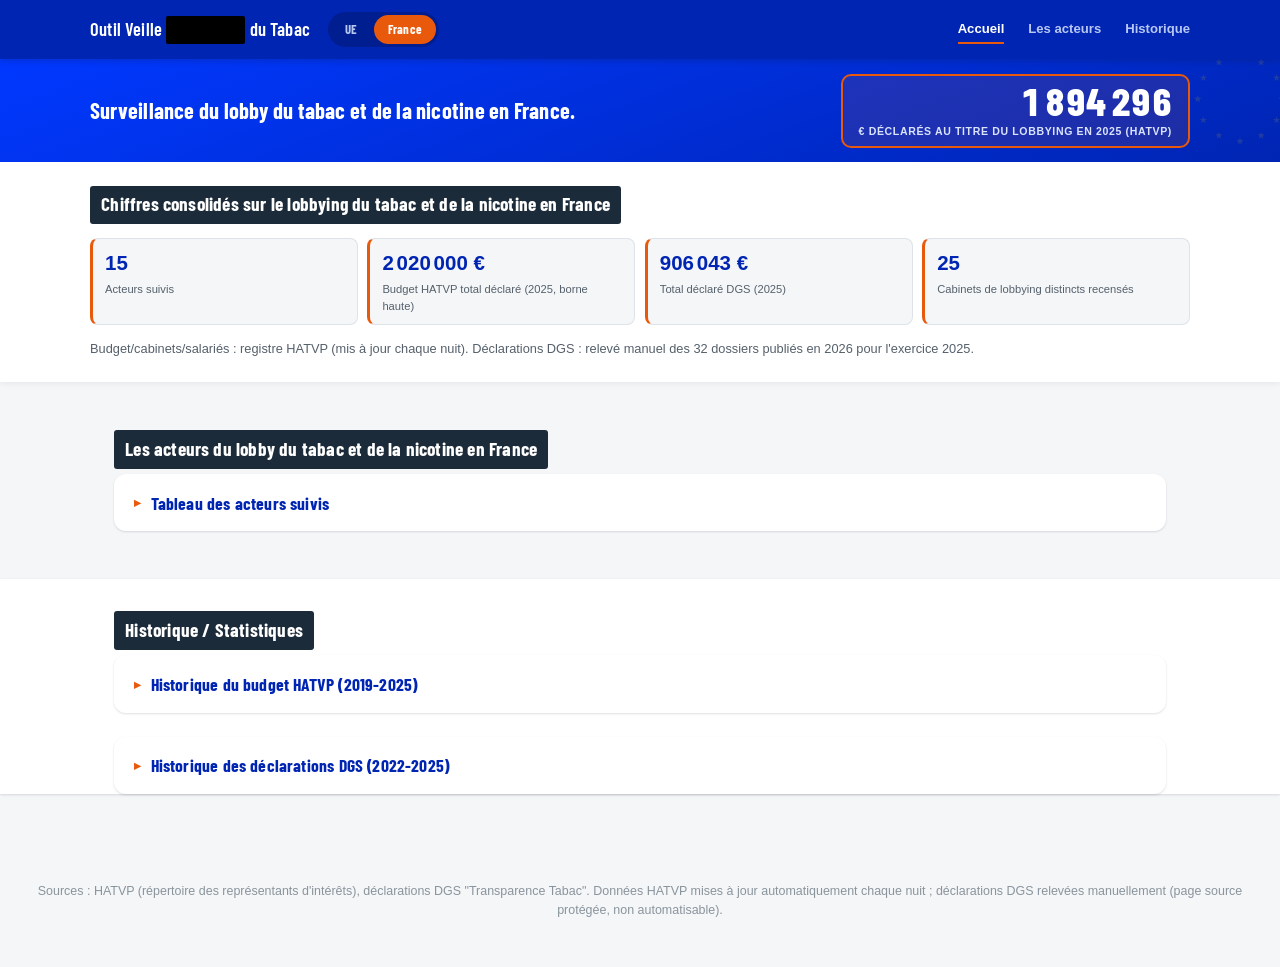
==== commit b717245a: "Renomme le titre principal en "Outil Veille Lobby du Tabac" Remplace "EU ████ TOBACCO WATCH" par "Ou" ====
--- a/france.html
+++ b/france.html
@@ -14,7 +14,7 @@
 <nav class="site-nav" id="top">
   <div class="banner-inner">
     <div class="nav-brand-group">
-      <a href="index.html" class="nav-brand">EU <span class="redacted">████</span> TOBACCO WATCH</a>
+      <a href="index.html" class="nav-brand">Outil Veille <span class="redacted">█████</span> du Tabac</a>
       <div class="site-tabs">
         <a href="index.html" class="site-tab">UE</a>
         <a href="france.html" class="site-tab active">France</a>
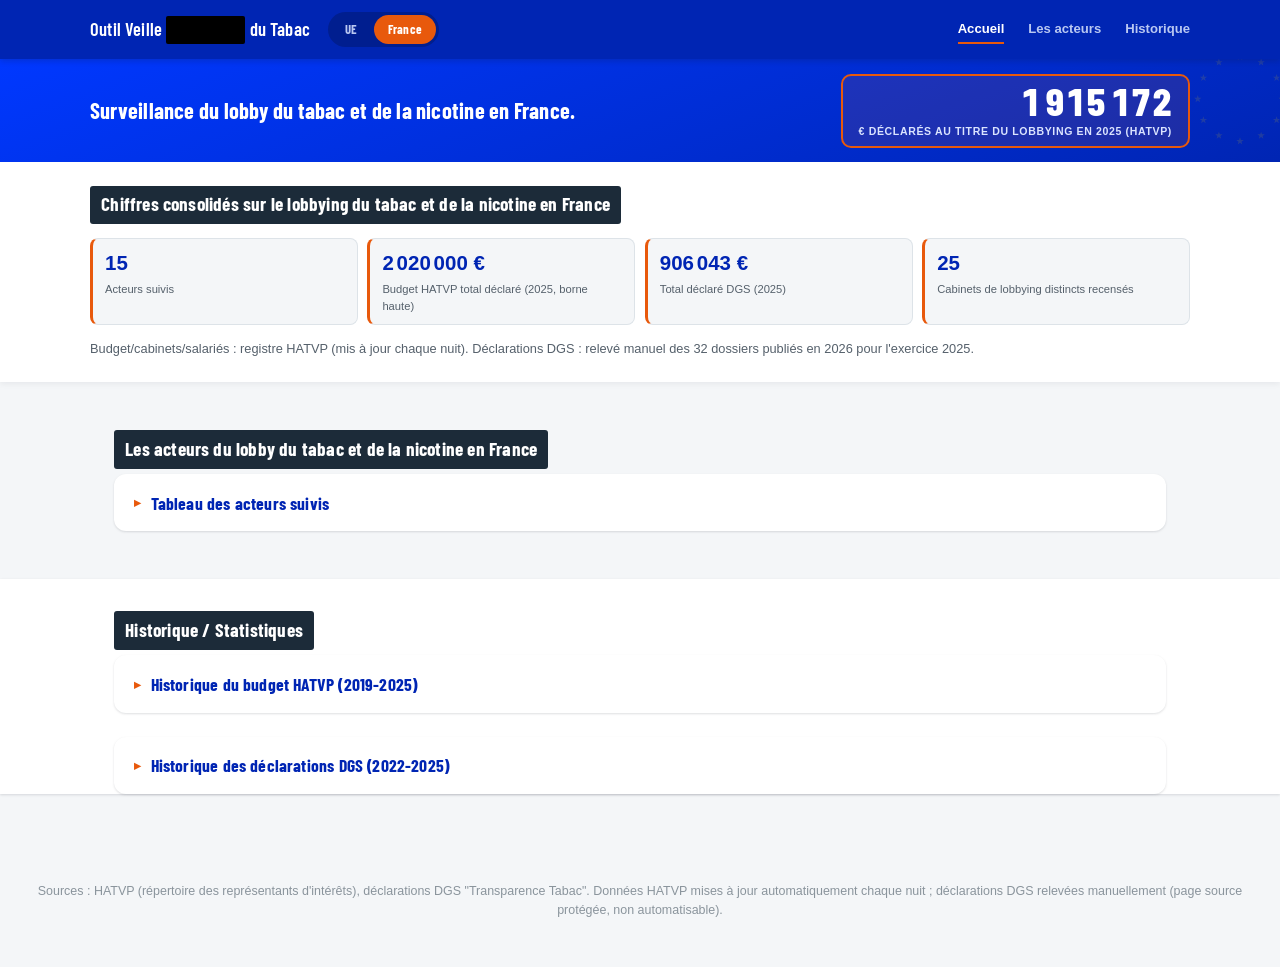
==== commit 34658891: "Accordeon de colonnes, pagination et graphiques resserres (page France) Remplace la ligne depliable " ====
--- a/france.html
+++ b/france.html
@@ -86,13 +86,20 @@
           total déclaré au titre de la loi Transparence Tabac (détail par poste — salariés, cabinets, avantages —
           disponible au survol). Trié par budget HATVP décroissant.
         </p>
-        <div style="overflow: hidden; border-radius: 12px;">
-          <table>
+        <button class="fr-history-col-toggle fr-history-col-toggle-mobile" id="fr-history-col-toggle-mobile" aria-expanded="false">Et par rapport à avant ?</button>
+        <div style="overflow: auto; border-radius: 12px;">
+          <table id="fr-acteurs-table">
             <thead>
               <tr>
                 <th>Acteur</th>
                 <th>Catégorie</th>
-                <th class="num">Budget HATVP 2025</th>
+                <th class="num">
+                  Budget HATVP 2025
+                  <button class="fr-history-col-toggle" id="fr-history-col-toggle" aria-expanded="false">Et par rapport à avant ?</button>
+                </th>
+                <th class="num fr-history-col">Budget 2024</th>
+                <th class="num fr-history-col">Budget 2023</th>
+                <th class="num fr-history-col">Budget 2022</th>
                 <th>Cabinets utilisés</th>
                 <th class="num">Salariés</th>
                 <th class="num">DGS 2025</th>
@@ -100,6 +107,9 @@
             </thead>
             <tbody id="fr-acteurs-table-body"></tbody>
           </table>
+        </div>
+        <div class="table-toggle-wrapper" id="fr-acteurs-toggle-wrapper">
+          <button class="toggle-btn" id="fr-acteurs-table-toggle-btn"></button>
         </div>
         <div class="fr-notes" id="fr-notes"></div>
       </div>
@@ -207,28 +217,13 @@
 }
 
 let FR_HATVP_HISTORY = null;
-
-function frHistoryContent(acteurName) {
+const FR_HISTORY_COL_YEARS = [2024, 2023, 2022];
+const INITIAL_FR_ACTEURS_COUNT = 6;
+
+function frHistoryCell(acteurName, year) {
   const entry = FR_HATVP_HISTORY && FR_HATVP_HISTORY.organisations[acteurName];
-  const byYear = entry && entry.budget_by_year;
-  if (!byYear || !Object.keys(byYear).length) {
-    return '<p class="muted">Historique HATVP non disponible pour cet acteur.</p>';
-  }
-  const years = Object.keys(byYear).map(Number).sort((a, b) => a - b);
-  const items = years.map((year, i) => {
-    const value = byYear[year];
-    let delta = '';
-    if (i > 0) {
-      const prev = byYear[years[i - 1]];
-      if (typeof prev === 'number' && prev > 0) {
-        const pct = Math.round(((value - prev) / prev) * 100);
-        const arrow = pct > 0 ? '▲' : (pct < 0 ? '▼' : '=');
-        delta = ` <span class="fr-history-delta">(${arrow} ${pct > 0 ? '+' : ''}${pct}% vs ${years[i - 1]})</span>`;
-      }
-    }
-    return `<span class="fr-history-year"><strong>${year}</strong> : ${formatEuro(value)}${delta}</span>`;
-  });
-  return `<p class="fr-history-years">Budget HATVP (borne haute) par exercice : ${items.join(' · ')}</p>`;
+  const value = entry && entry.budget_by_year && entry.budget_by_year[String(year)];
+  return typeof value === 'number' ? formatEuro(value) : '<span class="muted">—</span>';
 }
 
 function computeFrTotals(rows) {
@@ -239,7 +234,20 @@
   const totalDgs = rows.reduce((sum, r) => sum + (r.dgs_2025_montant_total || 0), 0);
   const cabinetsSet = new Set();
   rows.forEach(r => (r.cabinets_hatvp || []).forEach(c => cabinetsSet.add(c)));
-  return { totalBudgetBas, totalBudgetHaut, totalSalaries, totalDgs, cabinetsCount: cabinetsSet.size };
+
+  const historyTotals = {};
+  FR_HISTORY_COL_YEARS.forEach(year => {
+    let sum = 0;
+    let found = false;
+    rows.forEach(r => {
+      const entry = FR_HATVP_HISTORY && FR_HATVP_HISTORY.organisations[r.acteur];
+      const value = entry && entry.budget_by_year && entry.budget_by_year[String(year)];
+      if (typeof value === 'number') { sum += value; found = true; }
+    });
+    historyTotals[year] = found ? sum : null;
+  });
+
+  return { totalBudgetBas, totalBudgetHaut, totalSalaries, totalDgs, cabinetsCount: cabinetsSet.size, historyTotals };
 }
 
 function renderFrActeursTable(data) {
@@ -250,47 +258,67 @@
   });
 
   const totals = computeFrTotals(rows);
+  const totalHistoryCells = FR_HISTORY_COL_YEARS.map(year => `
+    <td class="num fr-history-col" data-label="Budget ${year}"><strong>${
+      typeof totals.historyTotals[year] === 'number' ? formatEuro(totals.historyTotals[year]) : '<span class="muted">—</span>'
+    }</strong></td>
+  `).join('');
   const totalRowHtml = `
     <tr class="fr-total-row">
       <td data-label="Acteur"><strong>Total (${rows.length} acteurs)</strong></td>
       <td data-label="Catégorie">—</td>
       <td class="num" data-label="Budget HATVP 2025"><strong>${formatEuro(totals.totalBudgetBas)} – ${formatEuro(totals.totalBudgetHaut)}</strong></td>
+      ${totalHistoryCells}
       <td data-label="Cabinets utilisés"><strong>${totals.cabinetsCount} cabinets distincts</strong></td>
       <td class="num" data-label="Salariés"><strong>${totals.totalSalaries}</strong></td>
       <td class="num" data-label="DGS 2025"><strong>${formatEuro(totals.totalDgs)}</strong></td>
     </tr>
   `;
 
-  document.getElementById('fr-acteurs-table-body').innerHTML = totalRowHtml + rows.map((row, i) => `
-    <tr>
-      <td data-label="Acteur">
-        <button class="fr-history-toggle" data-idx="${i}" aria-expanded="false" aria-label="Voir l'historique">▸ Historique</button>
-        ${row.acteur}${frNoteMarker(row)}
-      </td>
+  document.getElementById('fr-acteurs-table-body').innerHTML = totalRowHtml + rows.map((row, i) => {
+    const historyCells = FR_HISTORY_COL_YEARS.map(year => `
+      <td class="num fr-history-col" data-label="Budget ${year}">${frHistoryCell(row.acteur, year)}</td>
+    `).join('');
+    const extraClass = i >= INITIAL_FR_ACTEURS_COUNT ? ' extra-row fr-acteur-row' : ' fr-acteur-row';
+    return `
+    <tr class="${extraClass.trim()}">
+      <td data-label="Acteur">${row.acteur}${frNoteMarker(row)}</td>
       <td data-label="Catégorie">${row.categorie}</td>
       <td class="num" data-label="Budget HATVP 2025">${frBudgetDisplay(row)}</td>
+      ${historyCells}
       <td data-label="Cabinets utilisés">${row.nb_cabinets_hatvp ? `${row.cabinets_hatvp.join(', ')} (${row.nb_cabinets_hatvp})` : '<span class="muted">—</span>'}</td>
       <td class="num" data-label="Salariés">${row.nb_salaries_hatvp_2025 ?? '<span class="muted">—</span>'}</td>
       <td class="num" data-label="DGS 2025">${frDgsDisplay(row)}</td>
     </tr>
-    <tr class="fr-history-row" id="fr-history-row-${i}" style="display:none">
-      <td colspan="6">${frHistoryContent(row.acteur)}</td>
-    </tr>
-  `).join('');
-
-  const tbody = document.getElementById('fr-acteurs-table-body');
-  if (!tbody.dataset.historyBound) {
-    tbody.addEventListener('click', (e) => {
-      const btn = e.target.closest('.fr-history-toggle');
-      if (!btn) return;
-      const detailRow = document.getElementById(`fr-history-row-${btn.dataset.idx}`);
-      const isOpen = detailRow.style.display !== 'none';
-      detailRow.style.display = isOpen ? 'none' : 'table-row';
-      btn.textContent = isOpen ? '▸ Historique' : '▾ Historique';
-      btn.setAttribute('aria-expanded', isOpen ? 'false' : 'true');
+  `;
+  }).join('');
+
+  setupTableToggle({
+    tbodyId: 'fr-acteurs-table-body',
+    wrapperId: 'fr-acteurs-toggle-wrapper',
+    btnId: 'fr-acteurs-table-toggle-btn',
+    total: rows.length,
+    initialCount: INITIAL_FR_ACTEURS_COUNT,
+    labelPrefix: 'Voir tous les acteurs',
+  });
+
+  const historyColToggles = [
+    document.getElementById('fr-history-col-toggle'),
+    document.getElementById('fr-history-col-toggle-mobile'),
+  ];
+  historyColToggles.forEach(btn => {
+    if (btn.dataset.bound) return;
+    btn.addEventListener('click', () => {
+      const table = document.getElementById('fr-acteurs-table');
+      const expanded = table.classList.toggle('show-history');
+      const label = expanded ? 'Masquer l\'historique' : 'Et par rapport à avant ?';
+      historyColToggles.forEach(b => {
+        b.textContent = label;
+        b.setAttribute('aria-expanded', expanded ? 'true' : 'false');
+      });
     });
-    tbody.dataset.historyBound = 'true';
-  }
+    btn.dataset.bound = 'true';
+  });
 
   const notesHtml = `
     <p><sup>1</sup> Seita et Logista déclarent sur un exercice HATVP octobre-septembre (pas l'année civile) :
@@ -383,8 +411,8 @@
   const paddingRight = 24;
   const paddingTop = 20;
   const paddingBottom = 46;
-  const chartHeight = 260;
-  const step = 56;
+  const chartHeight = 190;
+  const step = 90;
   const width = paddingLeft + paddingRight + (years.length - 1) * step;
   const height = paddingTop + chartHeight + paddingBottom;
 
--- a/styles.css
+++ b/styles.css
@@ -480,6 +480,7 @@
 }
 .chart-svg-container {
   min-width: 560px;
+  max-height: 360px;
 }
 .chart-axis-label {
   font-size: 0.68rem;
@@ -608,31 +609,42 @@
 .fr-notes sup { font-weight: 700; margin-right: 0.1rem; }
 table sup { font-weight: 700; color: var(--orange); margin-left: 0.1rem; }
 
-.fr-history-toggle {
-  display: inline-block;
-  margin-right: 0.5rem;
-  padding: 0.1rem 0.5rem;
-  font-size: 0.75rem;
+.fr-history-col-toggle {
+  display: block;
+  margin-top: 0.35rem;
+  padding: 0.15rem 0.55rem;
+  font-size: 0.68rem;
   font-weight: 600;
+  text-transform: none;
+  letter-spacing: normal;
+  color: #fff;
+  background: rgba(255, 255, 255, 0.18);
+  border: 1px solid rgba(255, 255, 255, 0.45);
+  border-radius: 999px;
+  cursor: pointer;
+  white-space: nowrap;
+}
+.fr-history-col-toggle:hover { background: rgba(255, 255, 255, 0.3); }
+.fr-history-col { display: none; }
+table.show-history .fr-history-col { display: table-cell; }
+
+/* Copie du bouton visible uniquement sur mobile (le thead, et donc le
+   bouton place dans l'en-tete "Budget", est masque en dessous de 720px) */
+.fr-history-col-toggle-mobile {
+  display: none;
+  margin: 0 0 1rem;
   color: var(--blue-dark);
   background: #eef2ff;
   border: 1px solid #c7d2fe;
-  border-radius: 999px;
-  cursor: pointer;
-}
-.fr-history-toggle:hover { background: #dbe4ff; }
-.fr-history-row td {
-  background: #f9fbfc;
-  padding: 0.7rem 1rem;
-}
-.fr-history-years { margin: 0; font-size: 0.85rem; }
-.fr-history-year { white-space: nowrap; margin-right: 0.4rem; }
-.fr-history-delta { color: #6b7280; font-size: 0.8rem; }
+}
+.fr-history-col-toggle-mobile:hover { background: #dbe4ff; }
 
 .fr-total-row td {
   background: #eef2ff;
   border-bottom: 2px solid var(--blue);
 }
+
+tbody.show-all tr.extra-row.fr-acteur-row { display: table-row; }
 
 .org-links-detail {
   margin-top: 1rem;
@@ -718,4 +730,7 @@
   tbody td:first-child::before { content: ""; }
   tr.detail-row.open td { display: block; }
   tr.detail-row.open td::before { content: none; }
-}
+  table.show-history td.fr-history-col { display: flex; }
+  tbody.show-all tr.extra-row.fr-acteur-row { display: block; }
+  .fr-history-col-toggle-mobile { display: inline-block; }
+}
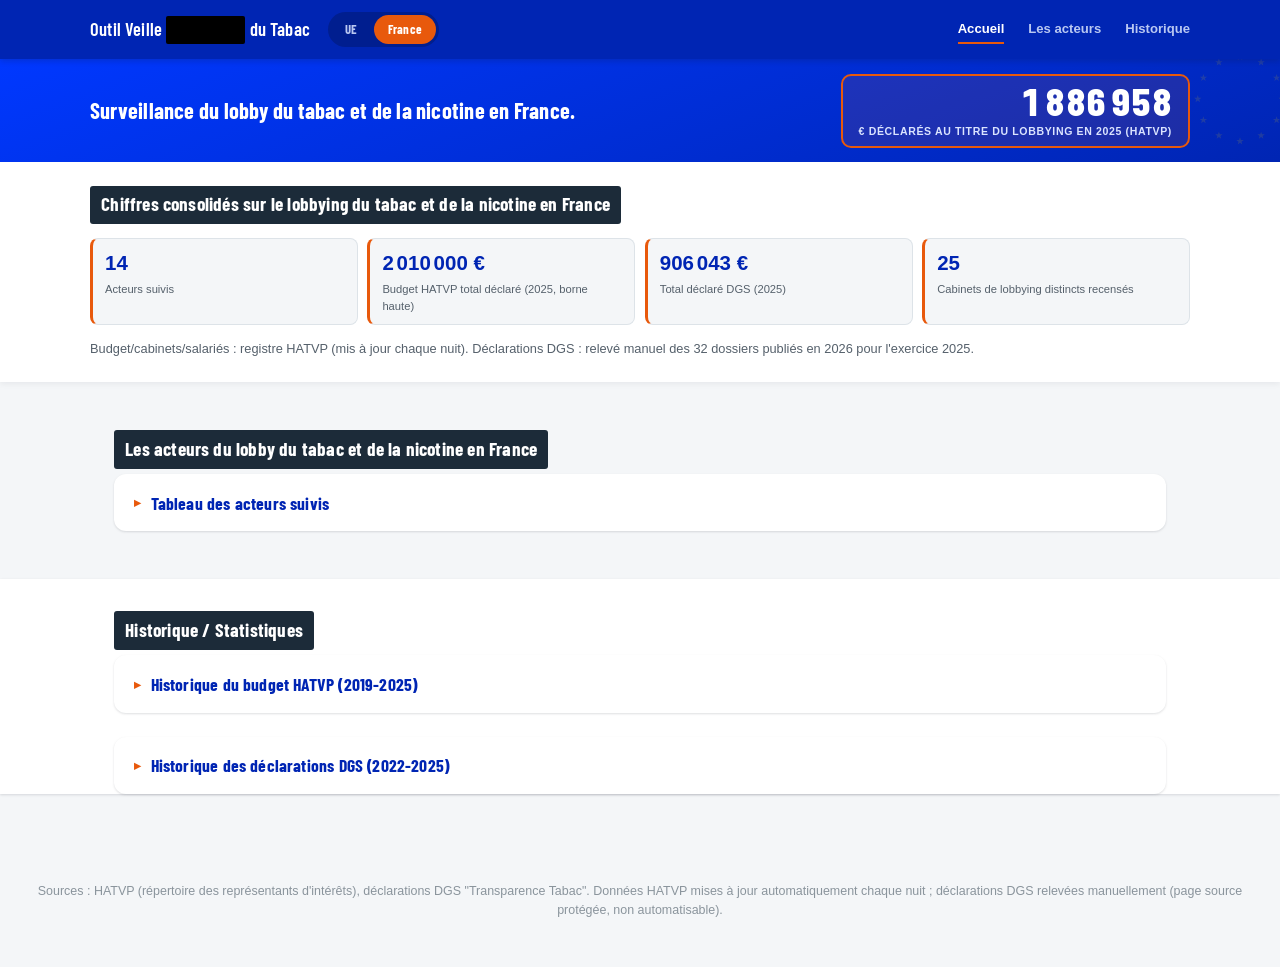
==== commit 1ac7651f: "Estimation Fivape 2024 affichee + retrait d'Unifab du tableau Fivape (CACE) specifiquement : affiche" ====
--- a/france.html
+++ b/france.html
@@ -78,10 +78,11 @@
       </button>
       <div class="collapsible-body" id="fr-acteurs-body">
         <p class="section-intro">
-          15 acteurs suivis : les 19 organisations d'une recherche de référence, ajustées après vérification
+          14 acteurs suivis : les 19 organisations d'une recherche de référence, ajustées après vérification
           (Fivape et le Collectif des Acteurs de la Cigarette Électronique ne sont qu'une seule et même
-          organisation, inscrite sous ce second nom auprès de la HATVP ; l'Association Française des
-          Industriels du Tabac — Unifab — a été ajoutée après avoir été repérée dans les déclarations HATVP).
+          organisation, inscrite sous ce second nom auprès de la HATVP). L'Association Française des Industriels
+          du Tabac (Unifab), un temps ajoutée, a été retirée : son activité déborde du périmètre actuel de ce
+          tableau (lobbying tabac au sens strict) — à réexaminer plus tard, pas exclue définitivement.
           Budget et cabinets viennent du registre HATVP (exercice 2025) ; la colonne DGS reprend le montant
           total déclaré au titre de la loi Transparence Tabac (détail par poste — salariés, cabinets, avantages —
           disponible au survol). Trié par budget HATVP décroissant.
@@ -202,7 +203,7 @@
 
 function frBudgetDisplay(row) {
   if (row.acteur.startsWith('Fivape')) {
-    return `<span class="muted">Non publié pour 2025<sup>3</sup></span>`;
+    return `100 000 € – 200 000 €<sup>3</sup> <span class="fr-estimate-tag">(estimation, d'après leur dernière déclaration 2024 — exercice 2025 pas encore publié)</span>`;
   }
   if (row.budget_hatvp_bas_2025 == null) {
     return '<span class="muted">—</span>';
@@ -328,7 +329,10 @@
     Électronique" (CACE) — même organisation, un seul identifiant. Son exercice 2025 n'était pas encore publié
     au moment de cette extraction (pas un budget déclaré à zéro, une donnée pas encore disponible) ; son
     dernier exercice publié (2024) indique 0,5 ETP et un budget de 100 000 – 200 000 €.</p>
-    <p><sup>3</sup> Le budget HATVP 2025 de Fivape n'est pas encore publié (voir note 2) — pas un montant nul.</p>
+    <p><sup>3</sup> Le budget HATVP 2025 de Fivape n'étant pas encore publié (voir note 2), la fourchette affichée
+    est une estimation de référence reprenant leur dernier exercice connu (2024) — pas une donnée 2025 confirmée.
+    Elle n'est volontairement PAS comptée dans la ligne "Total" du tableau, qui ne retient que des budgets 2025
+    confirmés (Fivape y reste à 0 €, comme une organisation sans exercice publié).</p>
     <p><sup>4</sup> Les buralistes ont un statut de "préposés de l'administration des douanes" sous contrat de
     gérance (article 568 du code général des impôts, arrêté du 8 juillet 2010), juridiquement distinct de la
     catégorie "distributeurs" visée par l'article L.3512-7 du code de la santé publique (déclarations DGS). Un
--- a/styles.css
+++ b/styles.css
@@ -638,6 +638,15 @@
   border: 1px solid #c7d2fe;
 }
 .fr-history-col-toggle-mobile:hover { background: #dbe4ff; }
+
+.fr-estimate-tag {
+  display: block;
+  font-style: italic;
+  font-weight: 400;
+  font-size: 0.72rem;
+  color: #8a6d00;
+  white-space: normal;
+}
 
 .fr-total-row td {
   background: #eef2ff;
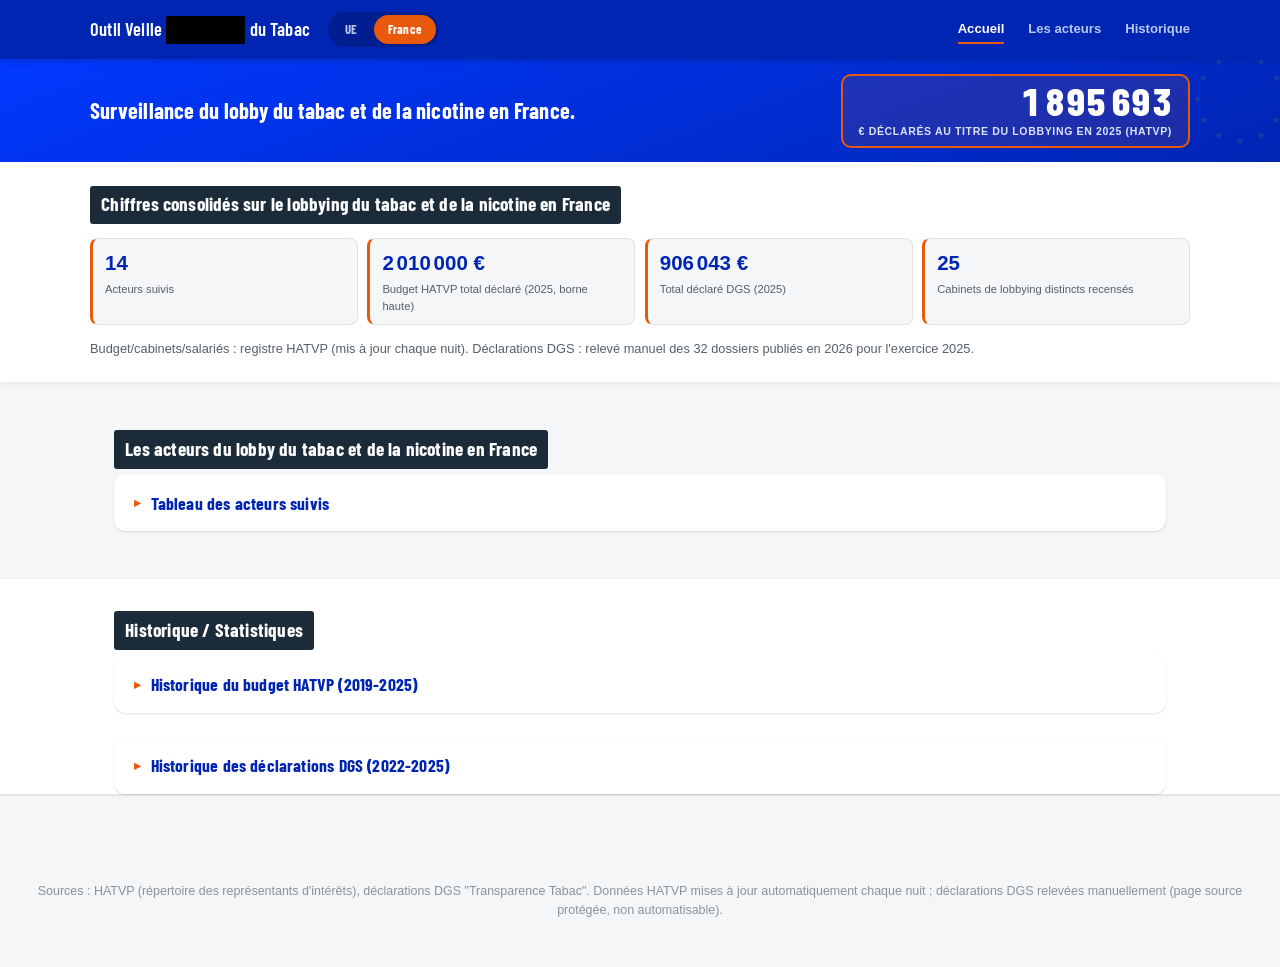
==== commit de92d959: "Corrige la troncature ETP (Salaries) sur 7 des 14 acteurs France nombre_salaries (HATVP) est un ETP " ====
--- a/france.html
+++ b/france.html
@@ -102,7 +102,7 @@
                 <th class="num fr-history-col">Budget 2023</th>
                 <th class="num fr-history-col">Budget 2022</th>
                 <th>Cabinets utilisés</th>
-                <th class="num">Salariés</th>
+                <th class="num">Salariés (ETP)</th>
                 <th class="num">DGS 2025</th>
               </tr>
             </thead>
@@ -214,7 +214,13 @@
 function frNoteMarker(row) {
   if (row.acteur.startsWith('Seita') || row.acteur === 'Logista') return '<sup>1</sup>';
   if (row.acteur.startsWith('Fivape')) return '<sup>2</sup>';
+  if (row.acteur === 'LPV Company') return '<sup>5</sup>';
   return '';
+}
+
+function formatEtp(value) {
+  if (value == null) return '<span class="muted">—</span>';
+  return value.toLocaleString('fr-FR', { maximumFractionDigits: 2 });
 }
 
 let FR_HATVP_HISTORY = null;
@@ -271,7 +277,7 @@
       <td class="num" data-label="Budget HATVP 2025"><strong>${formatEuro(totals.totalBudgetBas)} – ${formatEuro(totals.totalBudgetHaut)}</strong></td>
       ${totalHistoryCells}
       <td data-label="Cabinets utilisés"><strong>${totals.cabinetsCount} cabinets distincts</strong></td>
-      <td class="num" data-label="Salariés"><strong>${totals.totalSalaries}</strong></td>
+      <td class="num" data-label="Salariés (ETP)"><strong>${formatEtp(Math.round(totals.totalSalaries * 100) / 100)}</strong></td>
       <td class="num" data-label="DGS 2025"><strong>${formatEuro(totals.totalDgs)}</strong></td>
     </tr>
   `;
@@ -288,7 +294,7 @@
       <td class="num" data-label="Budget HATVP 2025">${frBudgetDisplay(row)}</td>
       ${historyCells}
       <td data-label="Cabinets utilisés">${row.nb_cabinets_hatvp ? `${row.cabinets_hatvp.join(', ')} (${row.nb_cabinets_hatvp})` : '<span class="muted">—</span>'}</td>
-      <td class="num" data-label="Salariés">${row.nb_salaries_hatvp_2025 ?? '<span class="muted">—</span>'}</td>
+      <td class="num" data-label="Salariés (ETP)">${formatEtp(row.nb_salaries_hatvp_2025)}</td>
       <td class="num" data-label="DGS 2025">${frDgsDisplay(row)}</td>
     </tr>
   `;
@@ -323,8 +329,8 @@
 
   const notesHtml = `
     <p><sup>1</sup> Seita et Logista déclarent sur un exercice HATVP octobre-septembre (pas l'année civile) :
-    le budget/nombre de salariés affiché ici peut différer légèrement de versions antérieures de ce tableau
-    selon la date d'extraction — le nombre d'actions et les cabinets utilisés restent, eux, cohérents.</p>
+    le budget/ETP affiché ici peut différer légèrement de versions antérieures de ce tableau selon la date
+    d'extraction — le nombre d'actions et les cabinets utilisés restent, eux, cohérents.</p>
     <p><sup>2</sup> Fivape est inscrite à la HATVP sous le nom "Collectif des Acteurs de la Cigarette
     Électronique" (CACE) — même organisation, un seul identifiant. Son exercice 2025 n'était pas encore publié
     au moment de cette extraction (pas un budget déclaré à zéro, une donnée pas encore disponible) ; son
@@ -340,6 +346,10 @@
     obligations "déjà imposées à l'industrie du tabac au titre de l'article L.3512-7" — confirmant qu'ils n'y
     sont pas actuellement soumis. Cette explication reste une déduction raisonnable : aucune position
     officielle explicite de la DGS ou de la HATVP établissant ce lien n'a été trouvée.</p>
+    <p><sup>5</sup> LPV Company n'a déclaré aucune action de lobbying pour l'exercice 2025 sur HATVP (0 activité) —
+    mais a bien déclaré ses moyens (budget 100 000 – 200 000 €, 0,25 ETP) : ce sont deux déclarations distinctes
+    sur HATVP, l'absence de la première n'invalide pas la seconde. Une vérification systématique sur les 14
+    acteurs suivis confirme que LPV Company est le seul dans ce cas.</p>
     <p>Les acteurs "Vapotage" et Aiduce n'apparaissent pas dans les déclarations DGS 2025 : l'article L.3512-7
     vise explicitement les "fabricants, importateurs et distributeurs de produits du tabac", sans mention de la
     cigarette électronique, régie par un cadre distinct en droit français — ils sont donc hors du périmètre
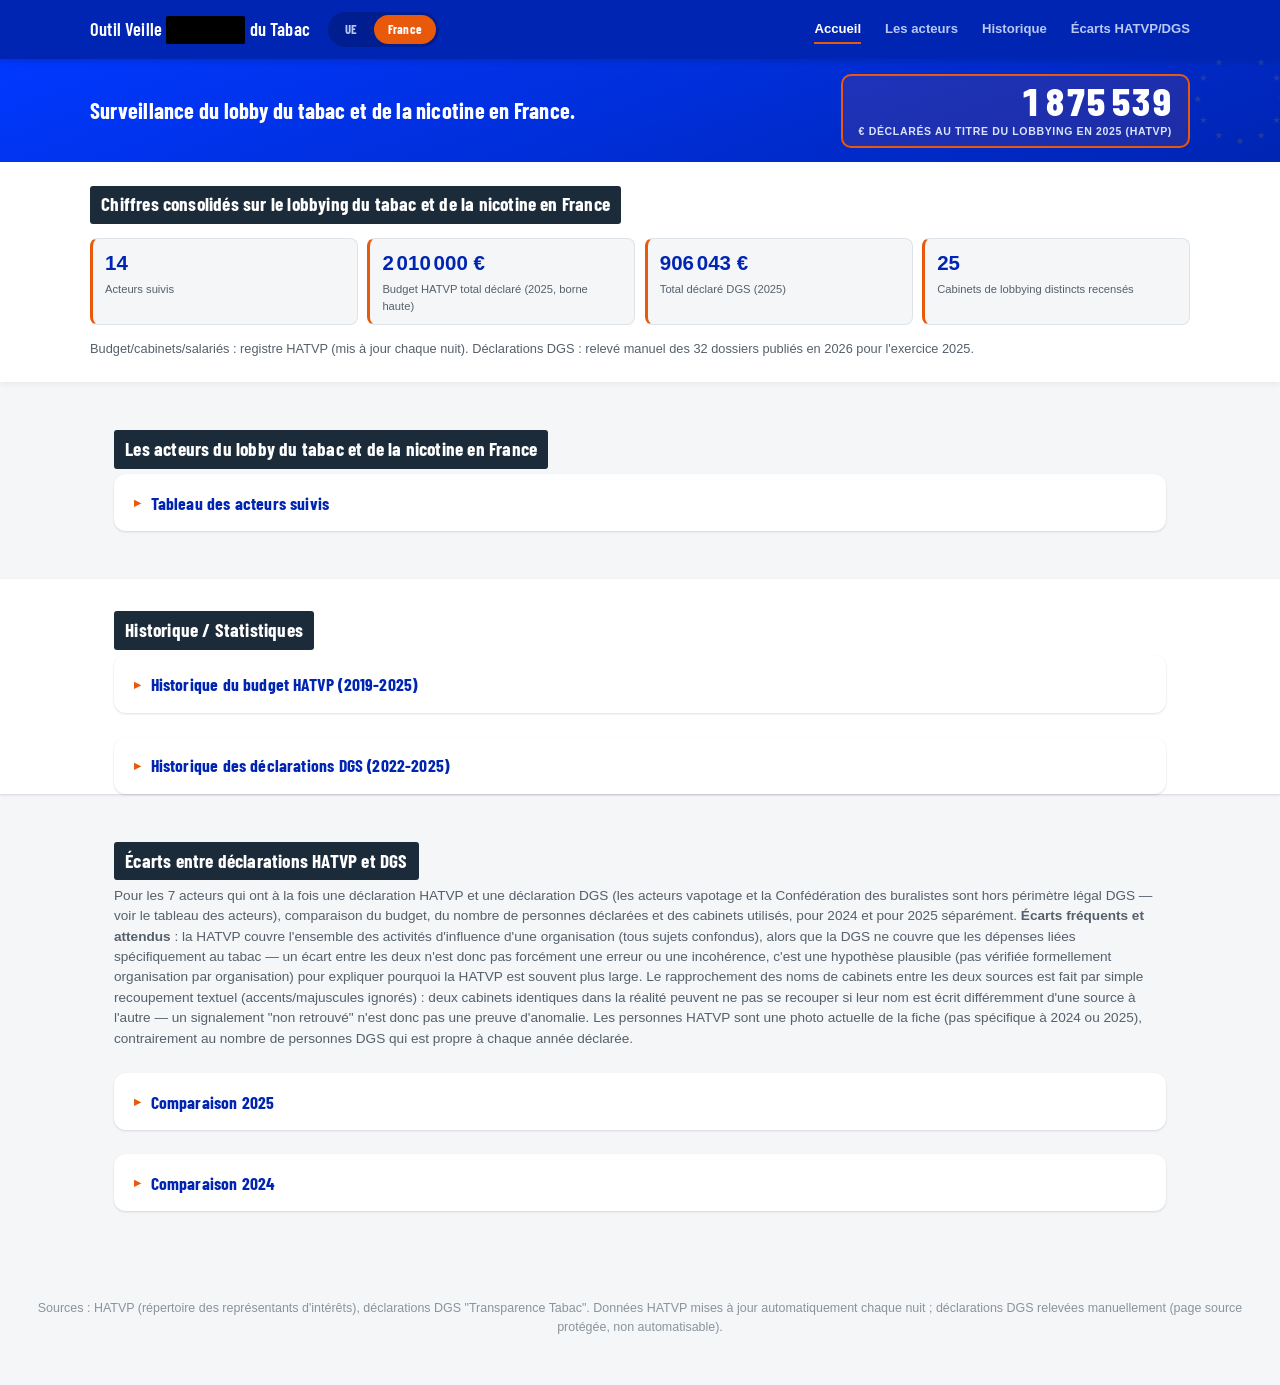
==== commit 2d7024c7: "Salaries = personnes nommees (HATVP) + section Ecarts HATVP vs DGS 1. Colonne "Salaries" : remplace " ====
--- a/france.html
+++ b/france.html
@@ -24,6 +24,7 @@
       <a href="#top" class="nav-link active">Accueil</a>
       <a href="#acteurs" class="nav-link">Les acteurs</a>
       <a href="#historique" class="nav-link">Historique</a>
+      <a href="#ecarts" class="nav-link">Écarts HATVP/DGS</a>
     </div>
   </div>
 </nav>
@@ -102,7 +103,7 @@
                 <th class="num fr-history-col">Budget 2023</th>
                 <th class="num fr-history-col">Budget 2022</th>
                 <th>Cabinets utilisés</th>
-                <th class="num">Salariés (ETP)</th>
+                <th class="num">Salariés</th>
                 <th class="num">DGS 2025</th>
               </tr>
             </thead>
@@ -161,6 +162,79 @@
   </section>
   </div>
   </div>
+
+  <div class="page-band page-band-grey">
+  <div class="page-band-inner">
+  <section id="ecarts">
+    <h2>Écarts entre déclarations HATVP et DGS</h2>
+
+    <p class="section-intro">
+      Pour les 7 acteurs qui ont à la fois une déclaration HATVP et une déclaration DGS (les acteurs vapotage et
+      la Confédération des buralistes sont hors périmètre légal DGS — voir le tableau des acteurs), comparaison
+      du budget, du nombre de personnes déclarées et des cabinets utilisés, pour 2024 et pour 2025 séparément.
+      <strong>Écarts fréquents et attendus</strong> : la HATVP couvre l'ensemble des activités d'influence d'une
+      organisation (tous sujets confondus), alors que la DGS ne couvre que les dépenses liées spécifiquement au
+      tabac — un écart entre les deux n'est donc pas forcément une erreur ou une incohérence, c'est une hypothèse
+      plausible (pas vérifiée formellement organisation par organisation) pour expliquer pourquoi la HATVP est
+      souvent plus large. Le rapprochement des noms de cabinets entre les deux sources est fait par simple
+      recoupement textuel (accents/majuscules ignorés) : deux cabinets identiques dans la réalité peuvent ne pas
+      se recouper si leur nom est écrit différemment d'une source à l'autre — un signalement "non retrouvé" n'est
+      donc pas une preuve d'anomalie. Les personnes HATVP sont une photo actuelle de la fiche (pas spécifique à
+      2024 ou 2025), contrairement au nombre de personnes DGS qui est propre à chaque année déclarée.
+    </p>
+
+    <div class="card">
+      <button class="collapsible-toggle" id="fr-ecarts-2025-toggle" aria-expanded="false">
+        <span class="collapsible-icon">▸</span>
+        <span class="title-stamp">Comparaison 2025</span>
+      </button>
+      <div class="collapsible-body" id="fr-ecarts-2025-body">
+        <div style="overflow: auto; border-radius: 12px;">
+          <table id="fr-ecarts-2025-table">
+            <thead>
+              <tr>
+                <th>Acteur</th>
+                <th class="num">Budget HATVP</th>
+                <th class="num">Budget DGS</th>
+                <th class="num">Personnes HATVP</th>
+                <th class="num">Personnes DGS</th>
+                <th>Cabinets HATVP sans équivalent DGS</th>
+                <th>Cabinets DGS sans équivalent HATVP</th>
+              </tr>
+            </thead>
+            <tbody id="fr-ecarts-2025-body-rows"></tbody>
+          </table>
+        </div>
+      </div>
+    </div>
+
+    <div class="card" style="margin-top: 1.5rem;">
+      <button class="collapsible-toggle" id="fr-ecarts-2024-toggle" aria-expanded="false">
+        <span class="collapsible-icon">▸</span>
+        <span class="title-stamp">Comparaison 2024</span>
+      </button>
+      <div class="collapsible-body" id="fr-ecarts-2024-body">
+        <div style="overflow: auto; border-radius: 12px;">
+          <table id="fr-ecarts-2024-table">
+            <thead>
+              <tr>
+                <th>Acteur</th>
+                <th class="num">Budget HATVP</th>
+                <th class="num">Budget DGS</th>
+                <th class="num">Personnes HATVP</th>
+                <th class="num">Personnes DGS</th>
+                <th>Cabinets HATVP sans équivalent DGS</th>
+                <th>Cabinets DGS sans équivalent HATVP</th>
+              </tr>
+            </thead>
+            <tbody id="fr-ecarts-2024-body-rows"></tbody>
+          </table>
+        </div>
+      </div>
+    </div>
+  </section>
+  </div>
+  </div>
 </main>
 
 <footer>
@@ -218,9 +292,9 @@
   return '';
 }
 
-function formatEtp(value) {
+function formatPersonnes(value) {
   if (value == null) return '<span class="muted">—</span>';
-  return value.toLocaleString('fr-FR', { maximumFractionDigits: 2 });
+  return value.toLocaleString('fr-FR');
 }
 
 let FR_HATVP_HISTORY = null;
@@ -237,7 +311,7 @@
   const withBudget = rows.filter(r => !(r.budget_hatvp_bas_2025 === 0 && r.budget_hatvp_haut_2025 === 0));
   const totalBudgetBas = withBudget.reduce((sum, r) => sum + (r.budget_hatvp_bas_2025 || 0), 0);
   const totalBudgetHaut = withBudget.reduce((sum, r) => sum + (r.budget_hatvp_haut_2025 || 0), 0);
-  const totalSalaries = rows.reduce((sum, r) => sum + (r.nb_salaries_hatvp_2025 || 0), 0);
+  const totalPersonnes = rows.reduce((sum, r) => sum + (r.nb_personnes_hatvp || 0), 0);
   const totalDgs = rows.reduce((sum, r) => sum + (r.dgs_2025_montant_total || 0), 0);
   const cabinetsSet = new Set();
   rows.forEach(r => (r.cabinets_hatvp || []).forEach(c => cabinetsSet.add(c)));
@@ -254,7 +328,7 @@
     historyTotals[year] = found ? sum : null;
   });
 
-  return { totalBudgetBas, totalBudgetHaut, totalSalaries, totalDgs, cabinetsCount: cabinetsSet.size, historyTotals };
+  return { totalBudgetBas, totalBudgetHaut, totalPersonnes, totalDgs, cabinetsCount: cabinetsSet.size, historyTotals };
 }
 
 function renderFrActeursTable(data) {
@@ -277,7 +351,7 @@
       <td class="num" data-label="Budget HATVP 2025"><strong>${formatEuro(totals.totalBudgetBas)} – ${formatEuro(totals.totalBudgetHaut)}</strong></td>
       ${totalHistoryCells}
       <td data-label="Cabinets utilisés"><strong>${totals.cabinetsCount} cabinets distincts</strong></td>
-      <td class="num" data-label="Salariés (ETP)"><strong>${formatEtp(Math.round(totals.totalSalaries * 100) / 100)}</strong></td>
+      <td class="num" data-label="Salariés"><strong>${formatPersonnes(totals.totalPersonnes)}</strong></td>
       <td class="num" data-label="DGS 2025"><strong>${formatEuro(totals.totalDgs)}</strong></td>
     </tr>
   `;
@@ -294,7 +368,7 @@
       <td class="num" data-label="Budget HATVP 2025">${frBudgetDisplay(row)}</td>
       ${historyCells}
       <td data-label="Cabinets utilisés">${row.nb_cabinets_hatvp ? `${row.cabinets_hatvp.join(', ')} (${row.nb_cabinets_hatvp})` : '<span class="muted">—</span>'}</td>
-      <td class="num" data-label="Salariés (ETP)">${formatEtp(row.nb_salaries_hatvp_2025)}</td>
+      <td class="num" data-label="Salariés" title="${(row.personnes_hatvp || []).join(', ')}">${row.nb_personnes_hatvp ? formatPersonnes(row.nb_personnes_hatvp) : '<span class="muted">—</span>'}</td>
       <td class="num" data-label="DGS 2025">${frDgsDisplay(row)}</td>
     </tr>
   `;
@@ -521,10 +595,54 @@
   return { series, totalSeries };
 }
 
+/* ---------- Ecarts HATVP vs DGS ---------- */
+
+function fmtCabinetList(names) {
+  if (!names || !names.length) return '<span class="muted">—</span>';
+  return names.join(', ');
+}
+
+function renderEcartsTable(comparison, year) {
+  const tbody = document.getElementById(`fr-ecarts-${year}-body-rows`);
+  tbody.innerHTML = comparison.map(org => {
+    const y = org.years[String(year)];
+    if (!y) return '';
+    const m = y.mismatches;
+    const budgetHatvpTxt = (y.hatvp.budget_bas != null && y.hatvp.budget_haut != null)
+      ? `${formatEuro(y.hatvp.budget_bas)} – ${formatEuro(y.hatvp.budget_haut)}`
+      : '<span class="muted">—</span>';
+    const budgetDgsTxt = y.dgs.budget != null ? formatEuro(y.dgs.budget) : '<span class="muted">—</span>';
+    const personnesDgsTxt = y.dgs.nb_personnes != null ? y.dgs.nb_personnes : '<span class="muted">—</span>';
+    return `
+      <tr>
+        <td data-label="Acteur">${org.acteur}</td>
+        <td class="num${m.budget ? ' fr-mismatch' : ''}" data-label="Budget HATVP">${budgetHatvpTxt}</td>
+        <td class="num${m.budget ? ' fr-mismatch' : ''}" data-label="Budget DGS">${budgetDgsTxt}</td>
+        <td class="num${m.personnes ? ' fr-mismatch' : ''}" data-label="Personnes HATVP" title="photo actuelle de la fiche, pas specifique a ${year}">${org.nb_personnes_hatvp || '<span class="muted">—</span>'}</td>
+        <td class="num${m.personnes ? ' fr-mismatch' : ''}" data-label="Personnes DGS">${personnesDgsTxt}</td>
+        <td data-label="Cabinets HATVP sans équivalent DGS"${m.cabinets && y.cabinets_comparison.hatvp_only.length ? ' class="fr-mismatch"' : ''}>${fmtCabinetList(y.cabinets_comparison.hatvp_only)}</td>
+        <td data-label="Cabinets DGS sans équivalent HATVP"${m.cabinets && y.cabinets_comparison.dgs_only.length ? ' class="fr-mismatch"' : ''}>${fmtCabinetList(y.cabinets_comparison.dgs_only)}</td>
+      </tr>
+    `;
+  }).join('');
+}
+
 (async function init() {
   setupCollapsible('fr-acteurs-toggle', 'fr-acteurs-body');
   setupCollapsible('fr-hatvp-history-toggle', 'fr-hatvp-history-body');
   setupCollapsible('fr-dgs-history-toggle', 'fr-dgs-history-body');
+  setupCollapsible('fr-ecarts-2025-toggle', 'fr-ecarts-2025-body');
+  setupCollapsible('fr-ecarts-2024-toggle', 'fr-ecarts-2024-body');
+
+  try {
+    const comparisonRes = await fetch('data/hatvp_dgs_comparison.json', { cache: 'no-cache' });
+    const comparison = await comparisonRes.json();
+    renderEcartsTable(comparison, 2025);
+    renderEcartsTable(comparison, 2024);
+  } catch (err) {
+    document.getElementById('fr-ecarts-2025-body-rows').innerHTML =
+      `<tr><td colspan="7">Erreur de chargement des données : ${err.message}</td></tr>`;
+  }
 
   try {
     const historyRes = await fetch('data/hatvp_history.json', { cache: 'no-cache' });
--- a/styles.css
+++ b/styles.css
@@ -654,6 +654,18 @@
 }
 
 tbody.show-all tr.extra-row.fr-acteur-row { display: table-row; }
+
+.fr-mismatch {
+  background: #fdecec;
+  color: #a13b2e;
+  font-weight: 600;
+  position: relative;
+}
+.fr-mismatch::after {
+  content: "≠";
+  margin-left: 0.4rem;
+  font-weight: 700;
+}
 
 .org-links-detail {
   margin-top: 1rem;
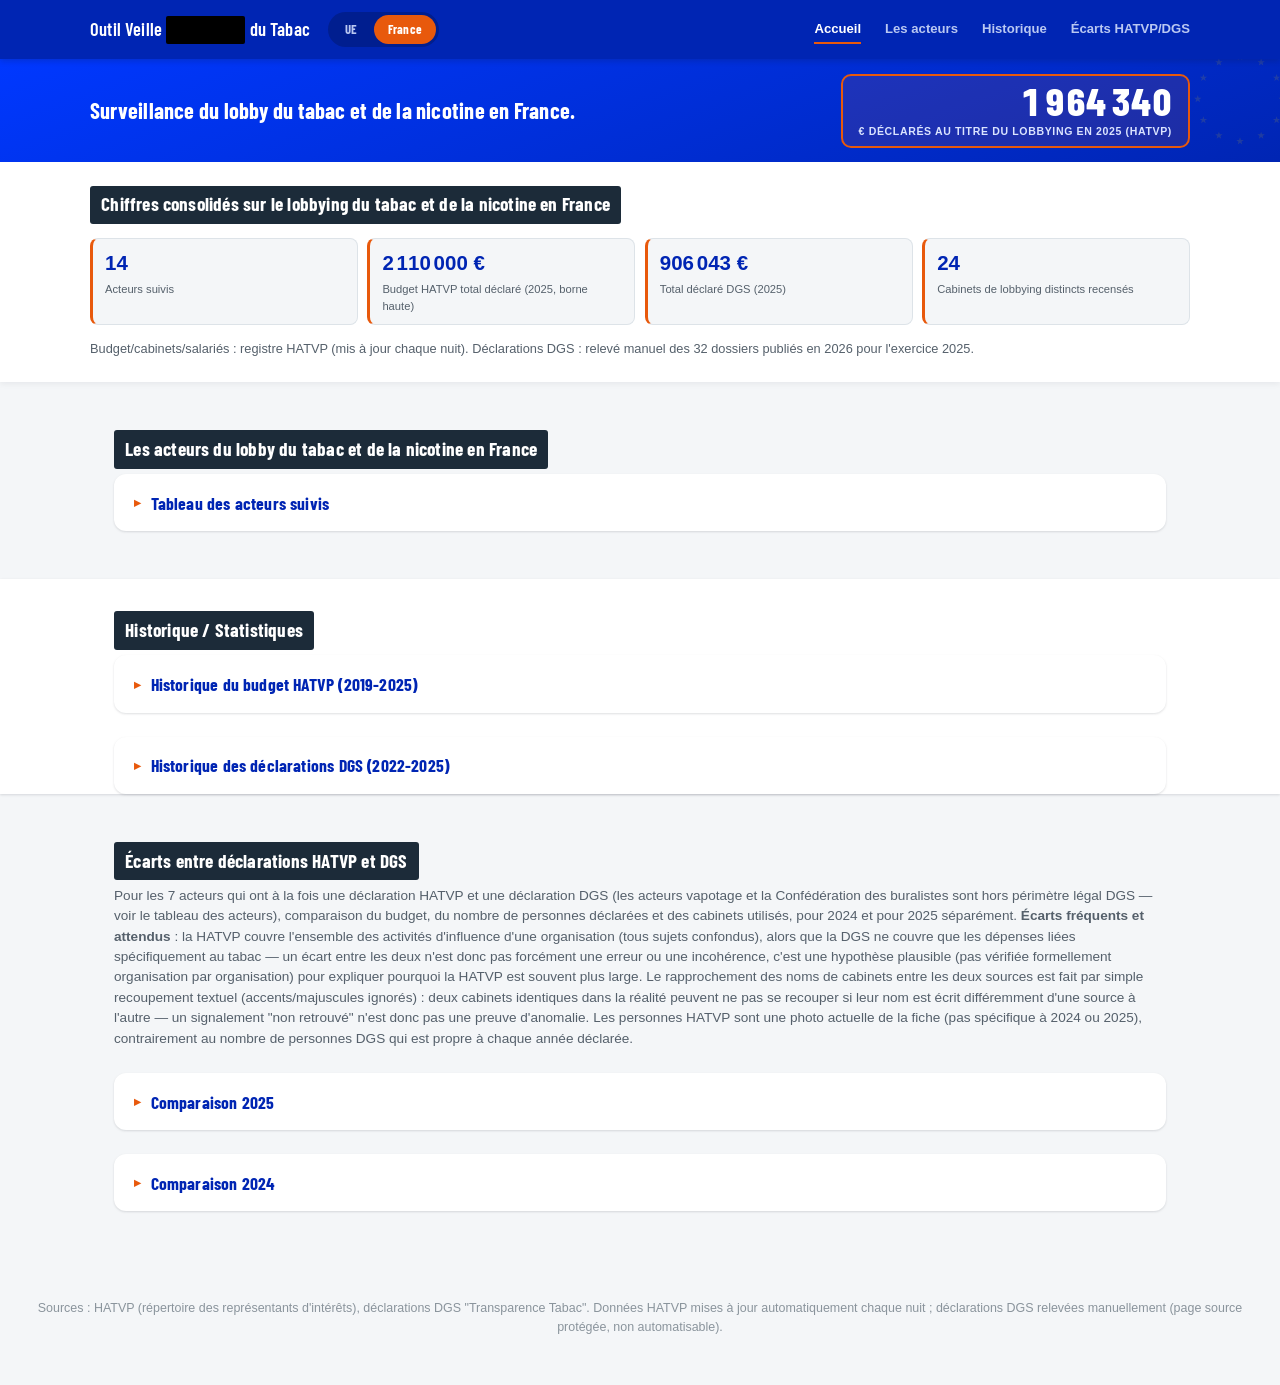
==== commit 20811253: "Cabinets HATVP : distingue 2024/2025 par cabinet + rafraîchit Seita/Logista - cabinets_by_year_for_o" ====
--- a/france.html
+++ b/france.html
@@ -84,9 +84,10 @@
           organisation, inscrite sous ce second nom auprès de la HATVP). L'Association Française des Industriels
           du Tabac (Unifab), un temps ajoutée, a été retirée : son activité déborde du périmètre actuel de ce
           tableau (lobbying tabac au sens strict) — à réexaminer plus tard, pas exclue définitivement.
-          Budget et cabinets viennent du registre HATVP (exercice 2025) ; la colonne DGS reprend le montant
-          total déclaré au titre de la loi Transparence Tabac (détail par poste — salariés, cabinets, avantages —
-          disponible au survol). Trié par budget HATVP décroissant.
+          Budget et cabinets viennent du registre HATVP (budget : exercice 2025 ; cabinets : relation client
+          active en 2024 et/ou 2025, année précisée entre parenthèses pour chacun) ; la colonne DGS reprend le
+          montant total déclaré au titre de la loi Transparence Tabac (détail par poste — salariés, cabinets,
+          avantages — disponible au survol). Trié par budget HATVP décroissant.
         </p>
         <button class="fr-history-col-toggle fr-history-col-toggle-mobile" id="fr-history-col-toggle-mobile" aria-expanded="false">Et par rapport à avant ?</button>
         <div style="overflow: auto; border-radius: 12px;">
@@ -292,6 +293,10 @@
   return '';
 }
 
+function formatCabinets(cabinets) {
+  return (cabinets || []).map(c => `${c.name} (${c.years.join('-')})`).join(', ');
+}
+
 function formatPersonnes(value) {
   if (value == null) return '<span class="muted">—</span>';
   return value.toLocaleString('fr-FR');
@@ -314,7 +319,7 @@
   const totalPersonnes = rows.reduce((sum, r) => sum + (r.nb_personnes_hatvp || 0), 0);
   const totalDgs = rows.reduce((sum, r) => sum + (r.dgs_2025_montant_total || 0), 0);
   const cabinetsSet = new Set();
-  rows.forEach(r => (r.cabinets_hatvp || []).forEach(c => cabinetsSet.add(c)));
+  rows.forEach(r => (r.cabinets_hatvp || []).forEach(c => cabinetsSet.add(c.name)));
 
   const historyTotals = {};
   FR_HISTORY_COL_YEARS.forEach(year => {
@@ -367,7 +372,7 @@
       <td data-label="Catégorie">${row.categorie}</td>
       <td class="num" data-label="Budget HATVP 2025">${frBudgetDisplay(row)}</td>
       ${historyCells}
-      <td data-label="Cabinets utilisés">${row.nb_cabinets_hatvp ? `${row.cabinets_hatvp.join(', ')} (${row.nb_cabinets_hatvp})` : '<span class="muted">—</span>'}</td>
+      <td data-label="Cabinets utilisés">${row.nb_cabinets_hatvp ? `${formatCabinets(row.cabinets_hatvp)} — ${row.nb_cabinets_hatvp} au total` : '<span class="muted">—</span>'}</td>
       <td class="num" data-label="Salariés" title="${(row.personnes_hatvp || []).join(', ')}">${row.nb_personnes_hatvp ? formatPersonnes(row.nb_personnes_hatvp) : '<span class="muted">—</span>'}</td>
       <td class="num" data-label="DGS 2025">${frDgsDisplay(row)}</td>
     </tr>
